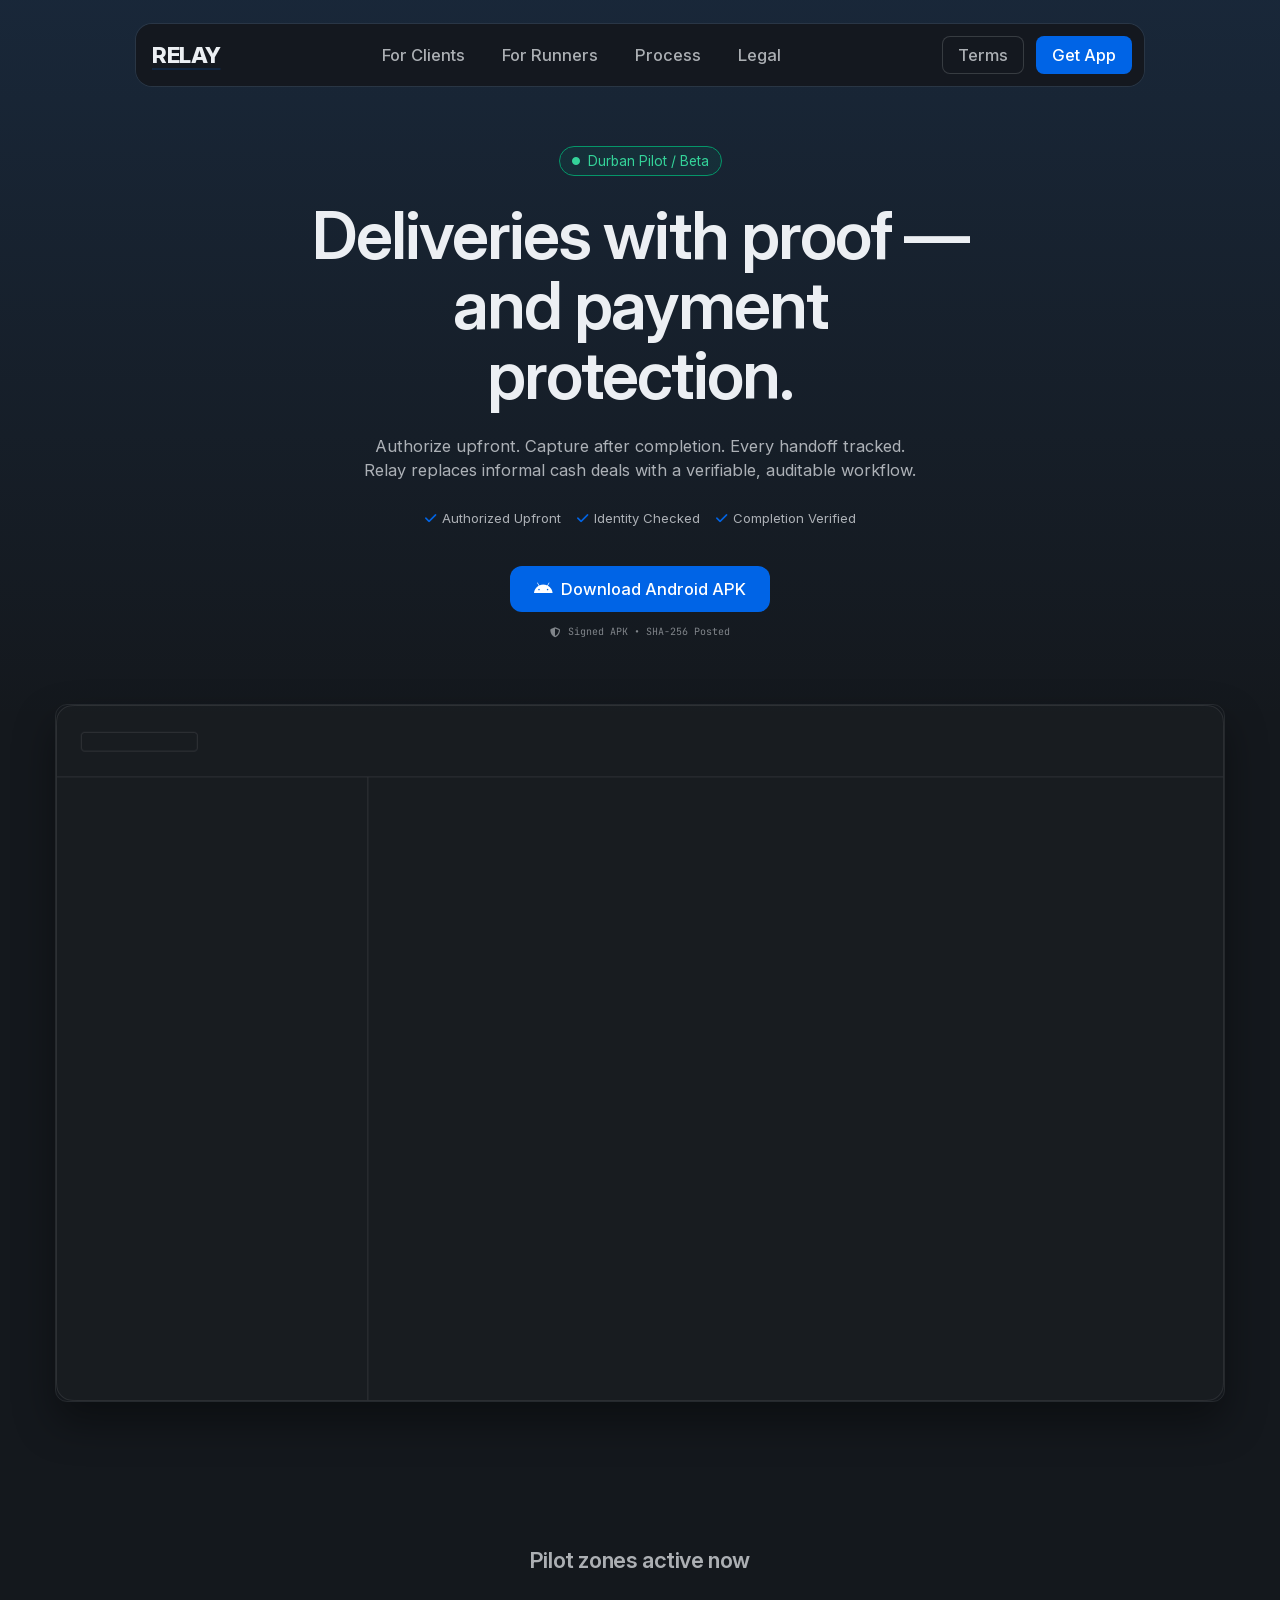
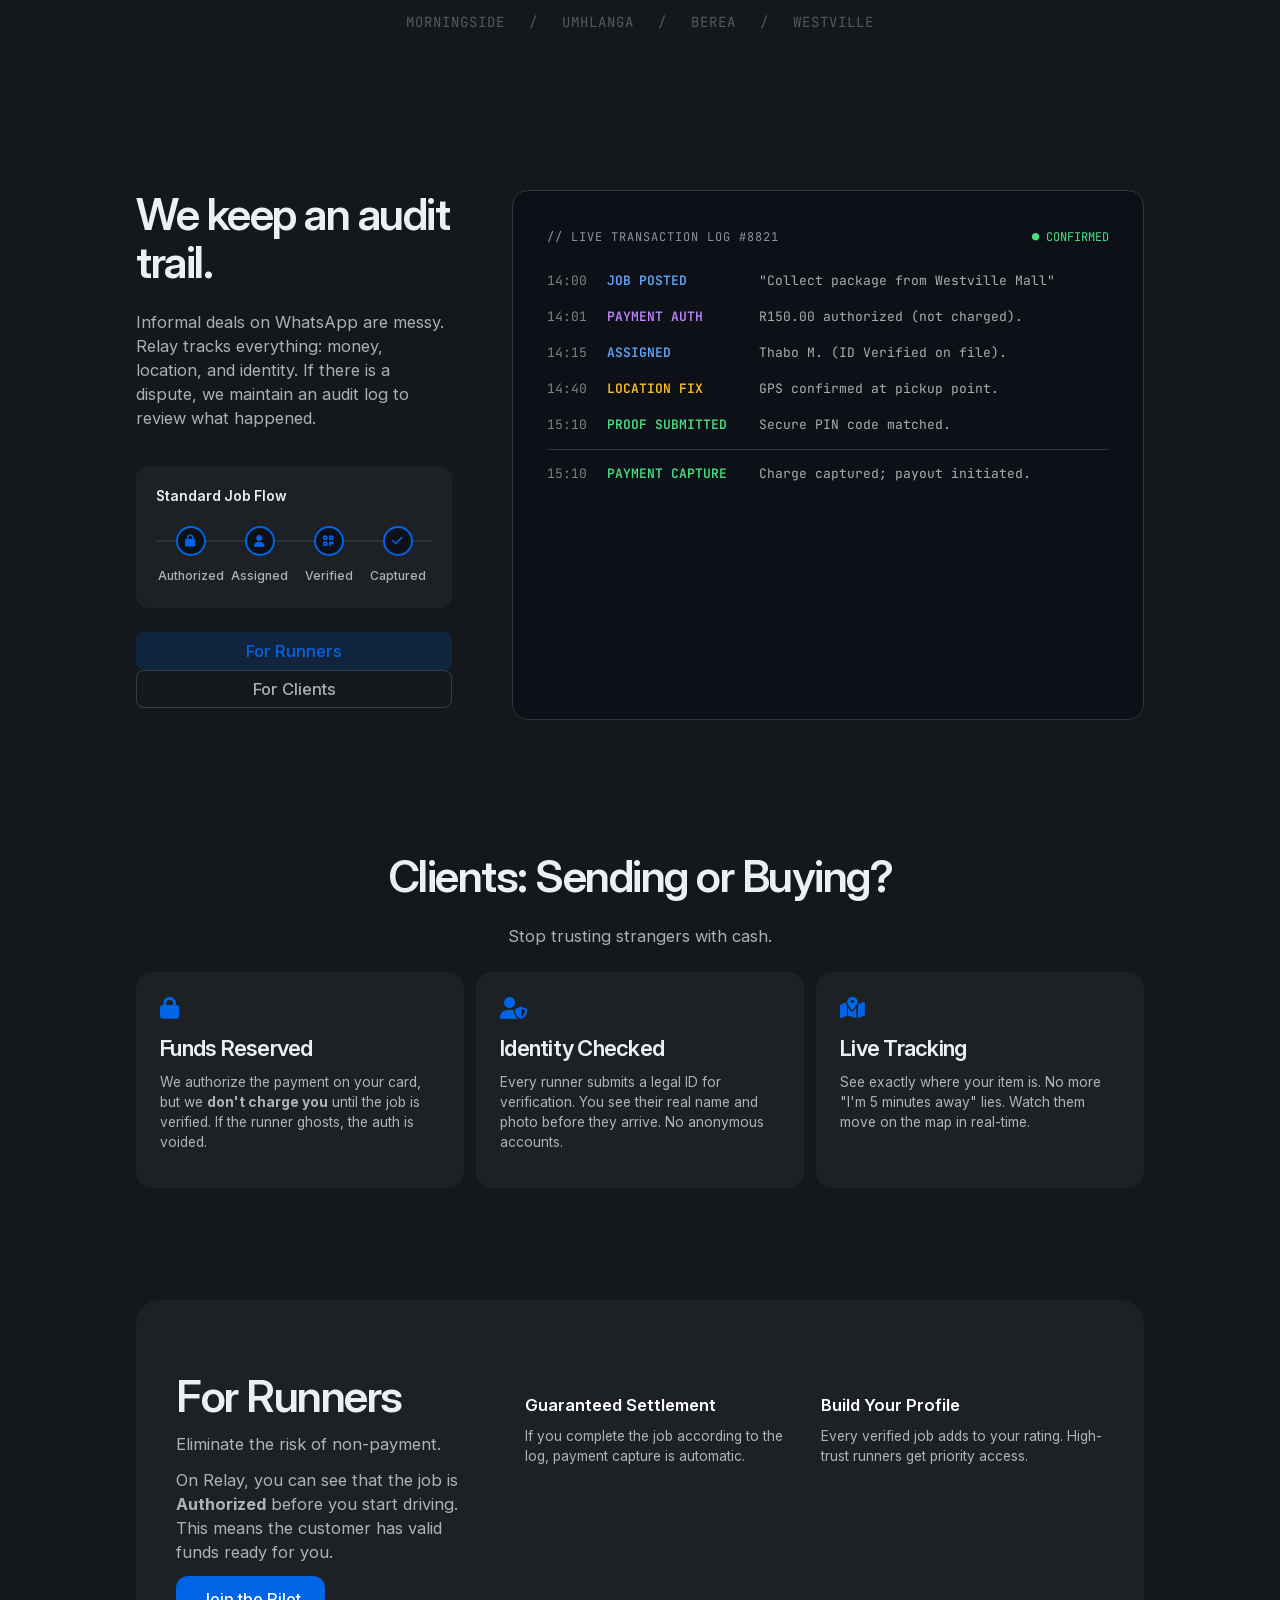
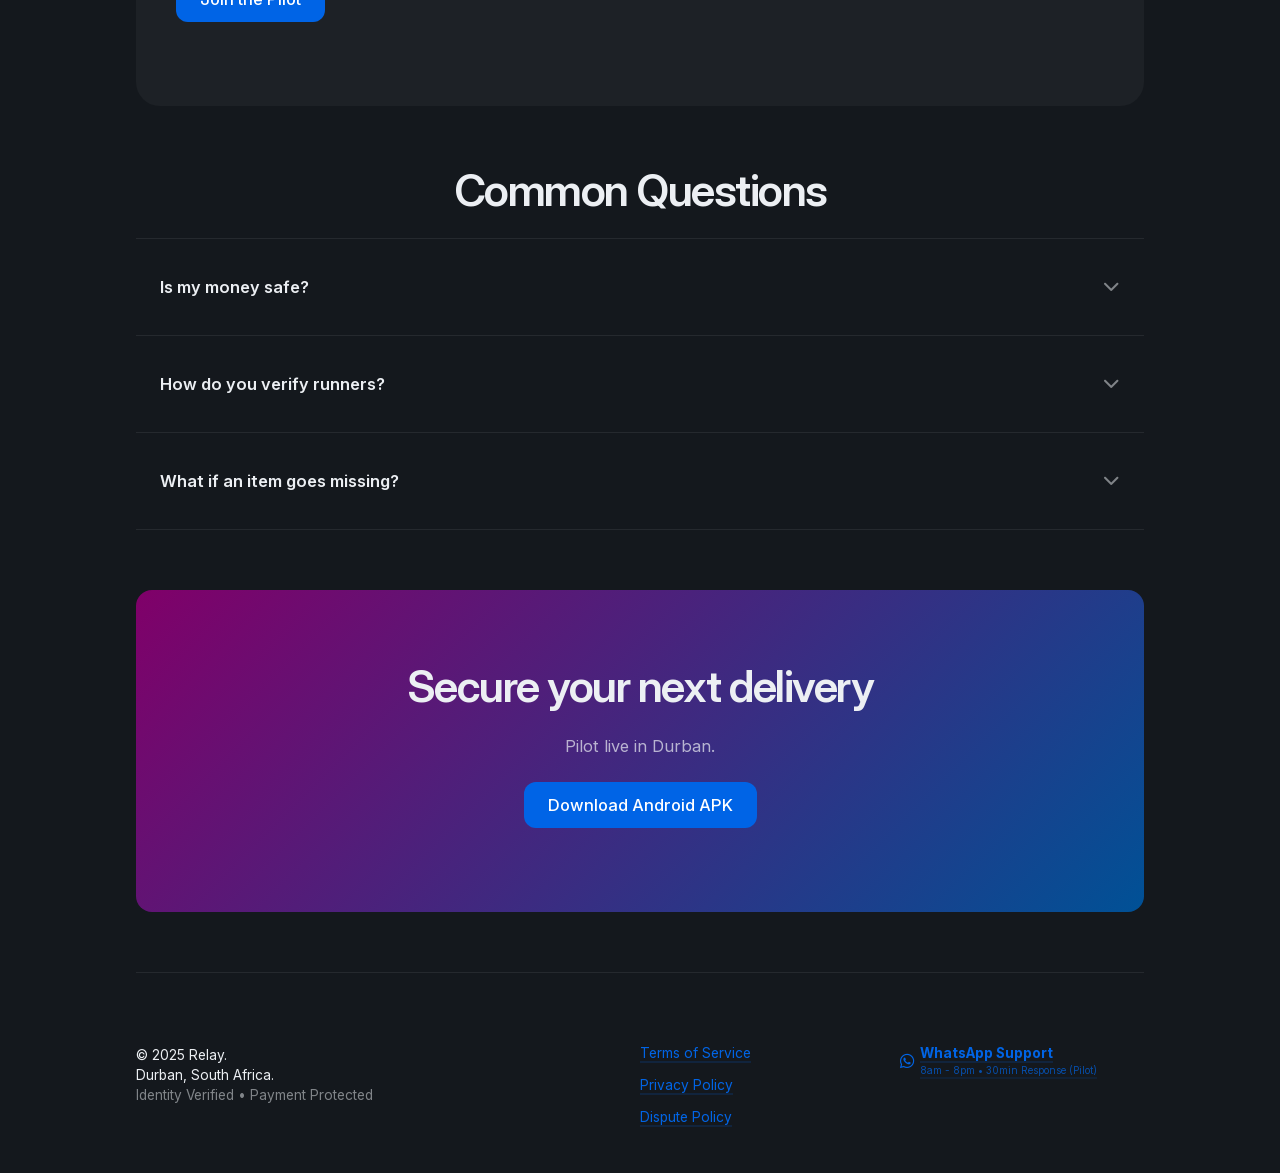
==== index.html @ c634c000 "Relay website" ====
<!DOCTYPE html>
<html lang="en" class="theme-dark">

<head>
  <meta charset="utf-8" />
  <title>Relay | Proof-Based Logistics in Durban</title>
  <meta content="Secure, verified deliveries in Durban. Payment is authorized upfront and captured only upon completion." name="description" />
  <meta content="width=device-width, initial-scale=1" name="viewport" />

  <meta property="og:type" content="website" />
  <meta property="og:site_name" content="Relay" />
  <meta property="og:title" content="Relay - Verifiable Logistics" />
  <meta property="og:description" content="Authorize upfront. Capture after completion. Every handoff tracked." />
  <meta property="og:url" content="https://relay.app" />
  
  <link rel="icon" href="images/favicon/favicon.ico" sizes="32x32" />
  
  <link href="vendor/font-awesome-6.7.2/css/all.min.css" rel="stylesheet" />
  <link href="css/index.css" rel="stylesheet" type="text/css" />
  <link href="css/tablet.css" rel="stylesheet" type="text/css" />
  <link href="css/mobile.css" rel="stylesheet" type="text/css" />
  <script src="js/main.js" type="text/javascript" defer></script>

  <style>
    /* Transaction Log Styles */
    .log-entry { display: flex; margin-bottom: 12px; font-family: var(--font-mono); font-size: 13px; }
    .log-time { color: var(--color-text-tertiary); width: 60px; flex-shrink: 0; }
    .log-status { font-weight: 600; margin-right: 12px; width: 140px; flex-shrink: 0; }
    .log-desc { color: var(--color-text-secondary); }
    .status-green { color: #4ade80; }
    .status-blue { color: #60a5fa; }
    .status-purple { color: #c084fc; }
    .status-yellow { color: #fbbf24; }
    
    /* Timeline UI Styles */
    .timeline-steps { display: flex; justify-content: space-between; margin-top: 20px; position: relative; }
    .timeline-steps::before { content: ''; position: absolute; top: 14px; left: 0; right: 0; height: 2px; background: var(--color-border-level-2); z-index: 0; }
    .step { position: relative; z-index: 1; text-align: center; width: 25%; }
    .step-dot { width: 30px; height: 30px; background: var(--color-surface); border: 2px solid var(--color-accent); border-radius: 50%; margin: 0 auto 8px; display: flex; align-items: center; justify-content: center; font-size: 12px; font-weight: bold; color: var(--color-accent); background-color: #0d1117; }
    .step-text { font-size: 12px; color: var(--color-text-secondary); font-weight: 500; }

    /* Mobile adjustments */
    @media (max-width: 768px) {
        .log-entry { flex-wrap: wrap; }
        .log-desc { width: 100%; padding-left: 60px; margin-top: 4px; }
        .step-text { font-size: 10px; }
    }
  </style>
</head>

<body>
  <div class="background-gradient"></div>
  <div class="page-container">
    
    <header class="nav-container">
      <a href="index.html" class="nav-brand">
        <span style="font-weight: 800; font-size: 22px; letter-spacing: -0.5px; color: var(--color-text-primary);">RELAY</span>
      </a>
      <nav role="navigation" class="nav-menu" data-navigation>
        <a href="#clients" class="nav-link">For Clients</a>
        <a href="#runners" class="nav-link">For Runners</a>
        <a href="#process" class="nav-link">Process</a>
        <a href="legal.html" class="nav-link">Legal</a>
        <div class="button-group stacked margin-top-l mobile-only">
          <a href="download.html" class="button primary">Get App</a>
        </div>
      </nav>
      <div class="button-group">
        <a href="legal.html" class="button tertiary compact hide-on-mobile">Terms</a>
        <a href="download.html" class="button primary compact">Get App</a>
        <button class="button ghost compact nav-hamburger" data-mobile-toggle aria-label="Show menu">
          <span class="fa-solid fa-bars icon m"></span>
        </button>
      </div>
    </header>

    <main>
      <section>
        <div class="heading hero centered">
          <div class="eyebrow" style="border-color: #059669; background: rgba(5, 150, 105, 0.1); color: #34d399;">
            <i class="fa-solid fa-circle" style="font-size: 8px; margin-right: 8px;"></i> Durban Pilot / Beta
          </div>
          
          <h1 class="balanced">
            Deliveries with proof —<br>and payment protection.
          </h1>
          
          <p class="paragraph m secondary balanced">
            Authorize upfront. Capture after completion. Every handoff tracked.<br>
            Relay replaces informal cash deals with a verifiable, auditable workflow.
          </p>

          <div style="display: flex; gap: 16px; justify-content: center; flex-wrap: wrap; margin-top: 12px; margin-bottom: 24px; font-size: 13px; color: var(--color-text-secondary);">
             <span style="display: flex; align-items: center; gap: 6px;"><i class="fa-solid fa-check" style="color: var(--color-accent);"></i> Authorized Upfront</span>
             <span style="display: flex; align-items: center; gap: 6px;"><i class="fa-solid fa-check" style="color: var(--color-accent);"></i> Identity Checked</span>
             <span style="display: flex; align-items: center; gap: 6px;"><i class="fa-solid fa-check" style="color: var(--color-accent);"></i> Completion Verified</span>
          </div>
          
          <div class="button-group margin-paragraph centered" style="flex-direction: column; gap: 8px;">
            <a href="download.html" class="button primary">
              <i class="fa-brands fa-android"></i> Download Android APK
            </a>
            <div style="font-family: var(--font-mono); font-size: 10px; color: var(--color-text-tertiary); display: flex; gap: 8px; align-items: center;">
                <i class="fa-solid fa-shield-halved"></i> Signed APK • SHA-256 Posted
            </div>
          </div>
        </div>
        
        <div class="image-wide">
          <img src="images/placeholder-main-ui.png" width="100%" 
               style="border-radius: 12px; border: 1px solid var(--color-border-level-2); box-shadow: 0 20px 40px rgba(0,0,0,0.4);"
               alt="Relay App Interface showing a secured job" />
        </div>
      </section>

      <section>
        <p class="paragraph l bold text-centered" style="color: var(--color-text-secondary);">
          Pilot zones active now
        </p>
        <div class="clients-container" style="opacity: 0.6;">
           <div style="display: flex; gap: 24px; flex-wrap: wrap; justify-content: center; font-family: var(--font-mono); font-size: 14px; letter-spacing: 1px; color: var(--color-text-tertiary);">
              <span>MORNINGSIDE</span>
              <span>/</span>
              <span>UMHLANGA</span>
              <span>/</span>
              <span>BEREA</span>
              <span>/</span>
              <span>WESTVILLE</span>
           </div>
        </div>
      </section>

      <section id="process">
        <div class="grid columns-1/2-1 gap-xl">
          <div class="heading">
            <h2 class="no-top-margin">We keep an audit trail.</h2>
            <p class="paragraph m secondary">
              Informal deals on WhatsApp are messy. Relay tracks everything: money, location, and identity. If there is a dispute, we maintain an audit log to review what happened.
            </p>
            
            <div style="background: var(--color-surface); padding: 20px; border-radius: 12px; margin-top: 24px;">
                <p class="paragraph s bold" style="margin-top:0; margin-bottom: 20px;">Standard Job Flow</p>
                <div class="timeline-steps">
                    <div class="step">
                        <div class="step-dot"><i class="fa-solid fa-lock"></i></div>
                        <div class="step-text">Authorized</div>
                    </div>
                    <div class="step">
                        <div class="step-dot"><i class="fa-solid fa-user"></i></div>
                        <div class="step-text">Assigned</div>
                    </div>
                    <div class="step">
                        <div class="step-dot"><i class="fa-solid fa-qrcode"></i></div>
                        <div class="step-text">Verified</div>
                    </div>
                    <div class="step">
                        <div class="step-dot"><i class="fa-solid fa-check"></i></div>
                        <div class="step-text">Captured</div>
                    </div>
                </div>
            </div>

            <div style="margin-top: 24px;">
                <a href="#runners" class="button secondary compact">For Runners</a>
                <a href="#clients" class="button tertiary compact">For Clients</a>
            </div>
          </div>

          <div class="card-code-block dark" style="background: #0d1117; border: 1px solid #30363d;">
            <div style="padding: 10px;">
              <div style="display:flex; justify-content:space-between; margin-bottom: 20px;">
                 <div style="color: #8b949e; font-family: var(--font-mono); font-size: 12px; letter-spacing: 1px;">
                    // LIVE TRANSACTION LOG #8821
                 </div>
                 <div style="color: #4ade80; font-family: var(--font-mono); font-size: 12px;">
                    ● CONFIRMED
                 </div>
              </div>
              
              <div class="log-entry">
                <span class="log-time">14:00</span>
                <span class="log-status status-blue">JOB POSTED</span>
                <span class="log-desc">"Collect package from Westville Mall"</span>
              </div>

              <div class="log-entry">
                <span class="log-time">14:01</span>
                <span class="log-status status-purple">PAYMENT AUTH</span>
                <span class="log-desc">R150.00 authorized (not charged).</span>
              </div>

              <div class="log-entry">
                <span class="log-time">14:15</span>
                <span class="log-status status-blue">ASSIGNED</span>
                <span class="log-desc">Thabo M. (ID Verified on file).</span>
              </div>
              
              <div class="log-entry">
                <span class="log-time">14:40</span>
                <span class="log-status status-yellow">LOCATION FIX</span>
                <span class="log-desc">GPS confirmed at pickup point.</span>
              </div>

              <div class="log-entry">
                <span class="log-time">15:10</span>
                <span class="log-status status-green">PROOF SUBMITTED</span>
                <span class="log-desc">Secure PIN code matched.</span>
              </div>
              
              <div style="border-top: 1px solid #30363d; margin-top: 12px; padding-top: 12px;" class="log-entry">
                <span class="log-time">15:10</span>
                <span class="log-status status-green">PAYMENT CAPTURE</span>
                <span class="log-desc">Charge captured; payout initiated.</span>
              </div>
            </div>
          </div>
        </div>
      </section>

      <section id="clients">
        <div class="heading centered">
          <h2 class="no-top-margin">Clients: Sending or Buying?</h2>
          <p class="paragraph m secondary">Stop trusting strangers with cash.</p>
        </div>
        
        <div class="grid columns-3">
          <div class="feature-card">
            <div class="feature-heading">
              <div class="fa-solid fa-lock icon l color-accent" style="margin-bottom: 16px;"></div>
              <h3 class="no-top-margin">Funds Reserved</h3>
              <p class="paragraph s secondary">
                We authorize the payment on your card, but we <strong>don't charge you</strong> until the job is verified. If the runner ghosts, the auth is voided.
              </p>
            </div>
          </div>
          
          <div class="feature-card">
            <div class="feature-heading">
              <div class="fa-solid fa-user-shield icon l color-accent" style="margin-bottom: 16px;"></div>
              <h3 class="no-top-margin">Identity Checked</h3>
              <p class="paragraph s secondary">
                Every runner submits a legal ID for verification. You see their real name and photo before they arrive. No anonymous accounts.
              </p>
            </div>
          </div>
          
          <div class="feature-card">
            <div class="feature-heading">
               <div class="fa-solid fa-map-location-dot icon l color-accent" style="margin-bottom: 16px;"></div>
              <h3 class="no-top-margin">Live Tracking</h3>
              <p class="paragraph s secondary">
                See exactly where your item is. No more "I'm 5 minutes away" lies. Watch them move on the map in real-time.
              </p>
            </div>
          </div>
        </div>
      </section>

      <section id="runners" style="background-color: var(--color-surface); border-radius: 24px; padding: 60px 40px; margin-top: 40px;">
        <div class="grid columns-1/2-1 gap-xl">
           <div>
             <h2 class="no-top-margin">For Runners</h2>
             <p class="paragraph m secondary">
               Eliminate the risk of non-payment.
             </p>
             <p class="paragraph m secondary">
               On Relay, you can see that the job is <strong>Authorized</strong> before you start driving. This means the customer has valid funds ready for you.
             </p>
             <div class="button-group margin-paragraph">
                <a href="download.html" class="button primary">Join the Pilot</a>
             </div>
           </div>
           
           <div class="grid columns-2">
             <div>
                <h4 style="margin-bottom: 8px; color: #fff;">Guaranteed Settlement</h4>
                <p class="paragraph s secondary">If you complete the job according to the log, payment capture is automatic.</p>
             </div>
             <div>
                <h4 style="margin-bottom: 8px; color: #fff;">Build Your Profile</h4>
                <p class="paragraph s secondary">Every verified job adds to your rating. High-trust runners get priority access.</p>
             </div>
           </div>
        </div>
      </section>

      <section>
        <div class="heading centered">
          <h2 class="no-top-margin">Common Questions</h2>
        </div>
        <div class="accordion-container">
          <details class="accordion-item">
            <summary class="accordion-toggle">
              <p class="paragraph m bold">Is my money safe?</p>
              <span class="accordion-chevron fa-solid fa-chevron-down"></span>
            </summary>
            <div class="accordion-content">
              <p>Yes. Relay uses Stripe's authorization system. When you post a job, the bank places a temporary hold on the funds. Relay initiates the transfer to the runner only after the job is marked complete.</p>
            </div>
          </details>

          <details class="accordion-item">
            <summary class="accordion-toggle">
              <p class="paragraph m bold">How do you verify runners?</p>
              <span class="accordion-chevron fa-solid fa-chevron-down"></span>
            </summary>
            <div class="accordion-content">
              <p>Runners must submit government-issued identification. We perform a check to ensure they are a real person with a legal presence in South Africa.</p>
            </div>
          </details>

          <details class="accordion-item">
            <summary class="accordion-toggle">
              <p class="paragraph m bold">What if an item goes missing?</p>
              <span class="accordion-chevron fa-solid fa-chevron-down"></span>
            </summary>
            <div class="accordion-content">
              <p>We verify identity and keep job telemetry (where permitted). If required by law, we can provide records to authorities. Because payment is authorized upfront and captured only after completion, you are not charged for failed deliveries.</p>
            </div>
          </details>
        </div>
      </section>

      <section class="promo-cta">
        <div class="heading centered">
          <h2>Secure your next delivery</h2>
          <p class="paragraph m secondary">Pilot live in Durban.</p>
          <div class="button-group margin-paragraph centered">
            <a href="download.html" class="button primary">Download Android APK</a>
          </div>
        </div>
      </section>
    </main>

    <footer class="footer">
      <div class="footer-menu">
        <div>
          <p class="paragraph s">
            © 2025 Relay.<br />
            Durban, South Africa.<br>
            <span style="color: var(--color-text-tertiary);">Identity Verified • Payment Protected</span>
          </p>
        </div>
        <div>
          <div class="link-list">
            <a href="legal.html" class="ui s">Terms of Service</a>
            <a href="legal.html" class="ui s">Privacy Policy</a>
            <a href="legal.html" class="ui s">Dispute Policy</a>
          </div>
        </div>
        <div>
          <div class="link-list">
            <a href="#" class="icon-link ui s">
              <div class="fa-brands fa-whatsapp icon m color-accent"></div>
              <div class="pseudo-link">
                <strong>WhatsApp Support</strong><br>
                <span style="font-size: 10px; opacity: 0.7;">8am - 8pm • 30min Response (Pilot)</span>
              </div>
            </a>
          </div>
        </div>
      </div>
    </footer>
  </div>
</body>
</html>
---- css/index.css ----
@font-face {
  font-family: Inter Variable;
  src: url("../fonts/InterVariable.woff2") format("woff2");
  font-weight: 100 900;
  font-style: normal;
  font-display: swap;
}

@font-face {
  font-family: Inter Variable;
  src: url("../fonts/InterVariable-Italic.woff2") format("woff2");
  font-weight: 100 900;
  font-style: italic;
  font-display: swap;
}

@font-face {
  font-family: JetBrains Mono;
  src: url("../fonts/JetBrainsMono-VariableFont_wght.ttf") format("woff2");
  font-weight: 100 900;
  font-style: normal;
  font-display: swap;
}

:root {
  /** There features 
  These are values that determine the overall look of the theme.
  - Saturation controls how much of accent color will be mixed into text, background, and surface colors.
  - Contrast controls how contrast the text colors will be.
  */
  --theme-hue: 255;
  --theme-saturation: 0.2; /* 0...1 where 0 means grayscale colors; 1 means fully saturated colors */
  --theme-contrast: 0.8; /* 0...1 where 0 means low contrast; 1 means high contrast, black-n-white in fact */

  /* Fonts */
  --font-text: "Inter Variable", Arial, sans-serif;
  --font-mono: "JetBrains Mono", "Courier New", Courier, monospace;

  /* Font sizes */
  --font-size-s: 13.75px;
  --font-size-m: 16.5px;
  --font-size-l: 22px;
  --font-size-xl: 44px;
  --font-size-xxl: 66px;

  /* Paragraph */
  --line-height-paragraph-s: 20px;
  --line-height-paragraph-m: 24px;
  --line-height-paragraph-l: 28px;
  --letter-spacing-paragraph-l: -0.4px;
  --line-height-paragraph-xl: 52px;
  --letter-spacing-paragraph-xl: -1px;
  --line-height-ui-s: 16px;
  --line-height-ui-m: 22px;

  /* Headers */
  --line-height-h1: 70px;
  --letter-spacing-h1: -2px;
  --line-height-h2: 48px;
  --letter-spacing-h2: -1.5px;
  --line-height-h3: 24px;
  --letter-spacing-h3: -0.75px;
  --line-height-h4: 18px;

  /* Spacing */
  --space-default: 12px;
  --space-button-s-vertical: 8px;
  --space-button-s-horizontal: 16px;
  --space-button-m-vertical: 12px;
  --space-button-m-horizontal: 24px;
  --space-section: 60px;
  --space-card-m: 24px;

  --header-font-weight: 600;
  --ui-button-font-weight: 500;

  /* Border radii */
  --radius-xs: 4px;
  --radius-s: 8px;
  --radius-m: 12px;
  --radius-l: 16px;

  /* Colors */
  --color-background: white;
  --color-surface: #99a3ae14;
  --color-text-primary: #363e48;
  --color-text-secondary: #757a7f;
  --color-text-tertiary: #a7acb2;
  --color-accent: #0081ff;
  --color-accent-hover: #0088f0d9;
  --color-accent-b: #0081ff29;
  --color-accent-b-hover: #0088f033;
  --color-on-accent: white;
  --color-border-level-2: #99a3ae29;
  --color-border-level-3: #99a3ae52;
  --color-background-blur: #ffffffe6;
  --color-gradient-bg-start: #0081ff14;
  --color-gradient-bg-end: #0081ff00;
  --color-gradient-promo-start: #800069;
  --color-gradient-promo-end: #005196;
}

.theme-light {
  /** Base color
  By default it's blue ≈ #0289ff
  Usually it's your brand color. Simply provide your value and the whole theme will be recalculated automatically.
  Default value is in OKLCH because it produces richer P3 colors, however you can use any color format. 
  */
  /* --color-accent: #00bc81; */
  --color-accent: oklch(0.64 0.21 var(--theme-hue));

  /* Relative colors 
  These colors are calculated based on the accent color and saturation/contrast values.
  Feel free to provide exact values if you want to override them.
  */
  --color-background-l: calc(0.7 + 0.3 * var(--theme-contrast));
  --color-background: oklch(
    from var(--color-accent) var(--color-background-l)
      calc((1 - var(--color-background-l)) * 0.6 * var(--theme-saturation)) h
  );
  --color-background-blur: oklch(from var(--color-background) l c h / 0.8);

  --color-text-primary-l: calc(0.4 - 0.4 * pow(var(--theme-contrast), 10));
  --color-text-primary: oklch(
    from var(--color-accent) var(--color-text-primary-l)
      calc(var(--color-text-primary-l) * 0.3 * var(--theme-saturation)) h
  );

  --color-text-secondary: oklch(from var(--color-text-primary) l c h / 0.7);
  --color-text-tertiary: oklch(from var(--color-text-primary) l c h / 0.42);
  --color-accent-hover: oklch(from var(--color-accent) calc(l - 0.05) c h);
  --color-accent-b: oklch(from var(--color-accent) l c h / 0.16);
  --color-accent-b-hover: oklch(from var(--color-accent-b) calc(l - 0.1) c h);

  --color-surface: oklch(from var(--color-text-primary) l c h / 0.04);
  --color-on-accent: white;
  --color-border-level-2: oklch(from var(--color-text-primary) l c h / 0.08);
  --color-border-level-3: oklch(from var(--color-text-primary) l c h / 0.16);

  --color-gradient-bg-start: oklch(
    from var(--color-accent) l calc(0.3 * pow(var(--theme-saturation), 0.5)) h /
      calc(0.5 - 0.5 * pow(var(--theme-contrast), 2))
  );
  --color-gradient-bg-end: oklch(from var(--color-gradient-bg-start) l c h / 0);

  --color-gradient-promo-start: #ffd2f7;
  --color-gradient-promo-end: #b9dfff;
}

.theme-dark {
  color-scheme: dark;

  /** Base color
  By default it's blue ≈ #0289ff
  Usually it's your brand color. Simply provide your value and the whole theme will be recalculated automatically.
  Default value is in OKLCH because it produces richer P3 colors, however you can use any color format. 
   */
  /* --colors-accent: #00bc81; */
  --color-accent: oklch(0.53 0.22 var(--theme-hue));

  /* Relative colors 
  These colors are calculated based on the accent color and saturation/contrast values.
  Feel free to provide exact values if you want to override them.
  */
  --color-background-l: calc(0.35 - 0.35 * pow(var(--theme-contrast), 4));
  --color-background: oklch(
    from var(--color-accent) var(--color-background-l)
      calc(var(--color-background-l) * 0.3 * var(--theme-saturation)) h
  );
  --color-background-blur: oklch(from var(--color-background) l c h / 0.9);

  --color-text-primary-l: calc(0.7 + 0.3 * pow(var(--theme-contrast), 0.8));
  --color-text-primary: oklch(
    from var(--color-accent) var(--color-text-primary-l)
      calc((1 - var(--color-text-primary-l)) * 0.6 * var(--theme-saturation)) h
  );

  --color-text-secondary: oklch(from var(--color-text-primary) l c h / 0.7);
  --color-text-tertiary: oklch(from var(--color-text-primary) l c h / 0.5);
  --color-accent-hover: oklch(from var(--color-accent) calc(l + 0.05) c h);
  --color-accent-b: oklch(from var(--color-accent) l c h / 0.16);
  --color-accent-b-hover: oklch(
    from var(--color-accent-border) calc(l + 0.1) c h
  );

  --color-surface: oklch(from var(--color-text-primary) l c h / 0.04);
  --color-on-accent: white;
  --color-border-level-2: oklch(from var(--color-text-primary) l c h / 0.08);
  --color-border-level-3: oklch(from var(--color-text-primary) l c h / 0.16);

  --color-gradient-bg-start: oklch(
    from var(--color-accent) l calc(0.3 * pow(var(--theme-saturation), 0.5)) h /
      calc(0.5 - 0.5 * pow(var(--theme-contrast), 2))
  );
  --color-gradient-bg-end: oklch(from var(--color-gradient-bg-start) l c h / 0);

  --color-gradient-promo-start: #800069;
  --color-gradient-promo-end: #005196;
}

.page-container {
  max-width: 1008px;
  min-height: 100vh;
  margin: 0 auto;
  display: flex;
  flex-direction: column;
}

* {
  box-sizing: border-box;
}

html,
body {
  margin: 0;
}

body {
  background-color: var(--color-background);
  font-family: var(--font-text);
  color: var(--color-text-primary);
  font-size: var(--font-size-m);
  line-height: var(--line-height-paragraph-m);
}

/* Headers */

h1,
h2,
h3,
h4 {
  font-weight: var(--header-font-weight);
  margin: var(--space-default) 0;
}

h1 {
  font-size: var(--font-size-xxl);
  line-height: var(--line-height-h1);
  letter-spacing: var(--letter-spacing-h1);
}

h2 {
  font-size: var(--font-size-xl);
  line-height: var(--line-height-h2);
  letter-spacing: var(--letter-spacing-h2);
}

h3 {
  font-size: var(--font-size-l);
  line-height: var(--line-height-h3);
  letter-spacing: var(--letter-spacing-h3);
}

h4 {
  font-size: var(--font-size-m);
  line-height: var(--line-height-h4);
  letter-spacing: var(--letter-spacing-h4);
}

p {
  margin: var(--space-default) 0;
}

a {
  color: var(--color-accent);
  text-underline-offset: 0px;
  text-decoration: underline;
  text-decoration-color: var(--color-accent-b);
  text-decoration-skip-ink: none;
  text-underline-position: under;
  text-decoration-thickness: 2px;

  &.tertiary {
    color: var(--color-text-tertiary);
    text-decoration: none;

    &:hover {
      color: var(--color-text-secondary);
    }
  }
}

a:hover {
  color: var(--color-accent-hover);
}

ul,
ol {
  margin: 16px 0;
  padding-left: 40px;
}

li {
  margin: 8px 0;
}

img {
  vertical-align: middle;
  max-width: 100%;
  display: inline-block;
}

section {
  padding: var(--space-section) 0;
}

.eyebrow {
  display: inline-flex;
  margin-bottom: var(--space-default);
  border: 1px solid var(--color-border-level-3);
  border-radius: var(--radius-l);
  background-color: var(--color-surface);
  color: var(--color-text-secondary);
  font-size: var(--font-size-s);
  text-align: center;
  object-fit: fill;
  flex-flow: row;
  justify-content: center;
  align-items: center;
  margin-right: auto;
  margin-left: auto;
  padding: 2px 12px;
  text-decoration: none;

  &:hover {
    color: var(--color-text-primary);
  }
}

.heading {
  margin-bottom: var(--space-default);
  flex-direction: column;
  max-width: 672px;
  display: flex;

  &.hero {
    padding-bottom: 36px;
  }

  &.centered {
    text-align: center;
    margin-right: auto;
    margin-left: auto;
  }
}

.no-top-margin {
  margin-top: 0;
}

.balanced {
  text-wrap: balance;
}

.content {
  padding: var(--space-section) 0;
  max-width: 720px;
}

/* Text */

/* Style used for content */

.paragraph {
  &.s {
    font-size: var(--font-size-s);
    line-height: var(--line-height-paragraph-s);
  }

  &.m {
    font-size: var(--font-size-m);
    line-height: var(--line-height-paragraph-m);
  }

  &.l {
    font-size: var(--font-size-l);
    line-height: var(--line-height-paragraph-l);
    letter-spacing: var(--letter-spacing-paragraph-l);
  }

  &.xl {
    font-size: var(--font-size-xl);
    line-height: var(--line-height-paragraph-xl);
    letter-spacing: var(--letter-spacing-paragraph-xl);
  }

  &.bold {
    font-weight: 600;
  }
}

/* Styles for UI elements */

.ui {
  &.s {
    font-size: var(--font-size-s);
    line-height: var(--line-height-ui-s) !important;
  }

  &.m {
    font-size: var(--font-size-m);
    line-height: var(--line-height-ui-m) !important;
  }

  &.pseudo-link,
  .pseudo-link {
    text-decoration: underline;
    text-decoration-color: var(--color-accent-b);
    text-decoration-thickness: 2px;
  }
}

/* Buttons */

.button {
  display: flex;
  gap: 8px;
  cursor: pointer;
  border: none;
  text-decoration: none;
  background: transparent;
  padding: var(--space-button-m-vertical) var(--space-button-m-horizontal);
  font-size: var(--font-size-m);
  line-height: var(--line-height-ui-m);
  font-weight: var(--ui-button-font-weight);
  text-align: center;
  border-radius: var(--radius-m);
  justify-content: center;
  align-items: center;

  &.primary {
    background-color: var(--color-accent);
    color: var(--color-on-accent);

    &:hover {
      background-color: var(--color-accent-hover);
      color: var(--color-on-accent);
    }
  }

  &.secondary {
    background-color: var(--color-accent-b);
    color: var(--color-accent);

    &:hover {
      background-color: var(--color-accent-b-hover);
    }
  }

  &.tertiary {
    box-shadow: inset 0 0 0 1px var(--color-border-level-3);
    color: var(--color-text-secondary);

    &:hover {
      background-color: var(--color-surface);
      color: var(--color-text-primary);
    }
  }

  &.ghost {
    background: transparent;
    padding: var(--space-button-m-vertical) var(--space-button-m-horizontal);
    color: var(--color-text-primary);

    &:hover {
      background-color: var(--color-border-level-2);
      color: var(--color-on-accent);
    }

    &.active {
      background-color: var(--color-border-level-3);
    }

    &.compact {
      padding: var(--space-button-s-vertical) 12px;
    }
  }

  &.compact {
    padding: var(--space-button-s-vertical) var(--space-button-s-horizontal);
    border-radius: var(--radius-s);
  }
}

/* Button groups */

.button-group {
  display: flex;
  gap: 12px;
  flex-wrap: wrap;
  align-items: center;

  &.margin-paragraph {
    margin: var(--space-default) 0;
  }

  &.centered {
    justify-content: center;
    align-items: center;
  }

  &.stacked {
    flex-direction: column;
    align-items: justify;

    & .button {
      width: 100%;
    }
  }
}

/* Links */

.icon-link {
  gap: 6px;
  color: var(--color-accent);
  align-items: center;
  text-decoration: none;
  display: flex;

  &:hover {
    color: var(--color-accent-hover);
  }
}

.link-list {
  display: flex;
  flex-direction: column;
  align-items: flex-start;
  gap: 16px;
  padding-top: 12px;
}

.link-list-horizontal {
  display: flex;
  gap: var(--space-button-m-horizontal);
}

/* Icons */

.icon {
  display: flex !important;
  align-items: center;
  line-height: inherit !important;
  color: var(--color-text-tertiary);

  &.s {
    font-size: var(--font-size-s);
  }

  &.m {
    font-size: var(--font-size-m);
  }

  &.l {
    font-size: var(--font-size-l);
  }

  &.xl {
    font-size: var(--font-size-xl);
    line-height: var(--line-height-paragraph-xl) !important;
  }
}

/* Navigation */

.nav-container {
  position: sticky;
  margin-top: 24px;
  inset: 24px 0% auto;
  display: flex;
  justify-content: space-between;
  background-color: var(--color-background-blur);
  box-shadow: 0 0 0 1px var(--color-border-level-2);
  -webkit-backdrop-filter: blur(40px);
  backdrop-filter: blur(40px);
  border-radius: var(--radius-l);
  max-width: 1008px;
  padding: 12px 12px 12px 16px;
  z-index: 1000;
}

.nav-brand {
  display: flex;
  align-items: center;
  justify-content: center;
}

.nav-link {
  color: var(--color-text-secondary);
  font-size: var(--font-size-m);
  line-height: var(--line-height-ui-m);
  font-weight: var(--ui-button-font-weight);
  border-radius: var(--radius-s);
  padding: 8px 16px;
  display: inline-block;
  text-decoration: none;

  &:hover {
    color: var(--color-text-primary);
  }

  &:active {
    color: var(--color-text-tertiary);
  }
}

.background-gradient {
  position: absolute;
  background-image: linear-gradient(
    180deg,
    var(--color-gradient-bg-start),
    var(--color-gradient-bg-end)
  );
  width: 100%;
  height: 80vh;
  z-index: -10;
}

.promo-cta {
  background-image: linear-gradient(
    135deg,
    var(--color-gradient-promo-start),
    var(--color-gradient-promo-end)
  );
  border-radius: 16px;
  margin-bottom: var(--space-section);
}

.image-wide {
  margin: var(--space-default) 0;
  width: 116%;
  max-width: none;
  margin-left: -8%;
}

.mobile-only,
.nav-hamburger {
  display: none;
}

.clients-container {
  display: flex;
  gap: 36px;
  flex-wrap: wrap;
  place-content: stretch center;
  align-items: center;
  padding: 24px 0;
}

.text-centered {
  text-align: center;
}

.feature-card {
  padding: var(--space-card-m);
  background-color: var(--color-surface);
  border-radius: var(--radius-l);
  display: flex;
  gap: 16px;
  flex-direction: column;
  align-items: flex-start;
}

.feature-heading {
  max-width: 672px;
}

/* Grid */

.grid {
  display: grid;
  margin: var(--space-default) 0;
  gap: 12px;
  grid-template-rows: auto;
  grid-auto-columns: 1fr;

  &.gap-l {
    gap: 24px;
  }

  &.gap-xl {
    gap: 60px;
  }
}

.columns-2 {
  grid-template-columns: repeat(2, minmax(0, 1fr));
}

.columns-3 {
  grid-template-columns: repeat(3, minmax(0, 1fr));
}

.columns-1\/2-1 {
  grid-template-columns: minmax(0, 0.5fr) minmax(0, 1fr);
}

.card-with-icon {
  display: flex;
  flex-direction: column;
  align-items: flex-start;
}

.cards-with-icons-container {
  margin-top: var(--space-default) 0;
  gap: 36px;
  grid-template-rows: auto;
  grid-template-columns: 1fr 1fr 1fr;
  grid-auto-columns: 1fr;
  padding: 24px 0;
  display: grid;
}

.card-code-block {
  padding: var(--space-card-m);
  border: 1px solid var(--color-border-level-2);
  border-radius: var(--radius-l);
  overflow: auto;

  &.dark {
    background-color: #2b2b2b;
  }
}

/* Accordion */

.accordion-container {
  border-top: 1px solid var(--color-border-level-2);
  flex-flow: column;
  display: flex;
}

.accordion-item {
  border-bottom: 1px solid var(--color-border-level-2);
  width: 100%;
  overflow: hidden;
}

.accordion-toggle {
  padding: var(--space-card-m);
  align-items: center;
  display: flex;
  cursor: pointer;
}

.accordion-toggle:hover {
  color: var(--color-text-secondary);
}

.accordion-chevron {
  margin-left: auto;
  color: var(--color-text-tertiary);
}

[open] .accordion-chevron {
  transform: rotate(180deg);
}

.accordion-content {
  padding-right: 48px;
  padding-bottom: var(--space-button-m-vertical);
  padding-left: var(--space-card-m);
  background-color: #0000;
  display: block;
}

/* Footer */

.footer {
  border-top: 1px solid var(--color-border-level-2);
  margin-top: auto;
  padding-top: 60px;
  padding-bottom: 24px;
}

.footer-menu {
  gap: 16px;
  grid-template-rows: auto;
  grid-template-columns: 2fr 1fr 1fr;
  grid-auto-columns: 1fr;
  margin-bottom: 24px;
  display: grid;
}

.full-width {
  width: 100%;
}

.margin-top-l {
  margin-top: 24px;
}

.margin-top-xl {
  margin-top: 48px;
}

.secondary {
  color: var(--color-text-secondary);
}

.tertiary {
  color: var(--color-text-tertiary);
}

.color-accent {
  color: var(--color-accent);
}

.inline-code {
  font-family: var(--font-mono);
  font-size: var(--font-size-s);
  line-height: inherit;
  background-color: var(--color-surface);
  padding: 2px 4px;
  border-radius: var(--radius-xs);
  color: var(--color-text-secondary);
}
---- css/tablet.css ----
@media screen and (max-width: 1199px) {
  .image-wide {
    width: 100%;
    margin-left: 0;
  }
}

@media screen and (max-width: 1056px) {
  .page-container {
    max-width: 728px;
    padding: 0 24px;
  }

  .heading.hero {
    max-width: 100%;
  }

  .button-group {
    flex-shrink: 0;
  }

  .content {
    margin: 0 16px;
  }

  .nav-link {
    padding: 16px;
    display: inline-flex;
  }

  .nav-menu {
    position: absolute;
    top: calc(100% + 6px);
    text-align: center;
    left: 0;
    right: 0;
    background-color: var(--color-background);
    box-shadow: 0 0 0 1px var(--color-border-level-2);
    border-radius: var(--radius-l);
    margin-top: 4px;
    padding: 12px 24px;
    display: none;

    &.open {
      display: block;
    }
  }

  .grid {
    &.gap-l {
      gap: 16px;
    }

    &.gap-xl {
      gap: 24px;
    }
  }

  .nav-hamburger {
    display: flex;
  }
}
---- css/mobile.css ----
@media screen and (max-width: 767px) {
  body {
    /* Font sizes */
    --font-size-l: 19.25px;
    --font-size-xl: 33px;
    --font-size-xxl: 44px;

    /* Font metrics */
    --line-height-paragraph-l: 24px;
    --letter-spacing-paragraph-l: -0.2px;
    --line-height-paragraph-xl: 40px;
    --letter-spacing-paragraph-xl: -0.5px;

    /* Headers */
    --line-height-h1: 48px;
    --letter-spacing-h1: -1.5px;
    --line-height-h2: 36px;
    --letter-spacing-h2: -1px;
    --line-height-h3: 22px;
    --letter-spacing-h3: -0.75px;

    /* Sizing */
    --space-section: 24px;
    --space-button-m-vertical: 8px;
    --space-card-m: 12px;

    --radius-m: 8px;
    --radius-l: 12px;
  }

  .page-container {
    max-width: none;
    padding: 0 16px;
  }

  .navbar {
    margin-top: 12px;
    top: 12px;
  }

  .nav-container {
    padding: 8px 8px 8px 12px;
    top: 12px;
    margin-top: 12px;
  }

  .footer {
    margin: 24px 0;
  }

  .button-group {
    gap: 8px;
  }

  .columns-2,
  .columns-3,
  .columns-1\/2-1,
  .cards-with-icons-container {
    grid-template-columns: 1fr;
  }

  .card-with-icon {
    display: flex;
    flex-direction: row;
    align-items: flex-start;
    gap: 24px;

    & .icon {
      margin-top: 24px;
    }
  }
}

@media screen and (max-width: 479px) {
  .page-container {
    padding: 0 16px;
  }

  .hide-on-mobile {
    display: none;
  }

  .nav-link {
    display: flex;
  }

  .nav-menu {
    padding: 12px;
  }

  .clients-container {
    gap: 24px;
    padding: 12px 0;
  }

  .accordion-toggle {
    justify-content: flex-start;
    align-items: center;
  }

  .footer-menu {
    grid-template-columns: 2fr;
  }

  .mobile-only {
    display: flex;
  }
}
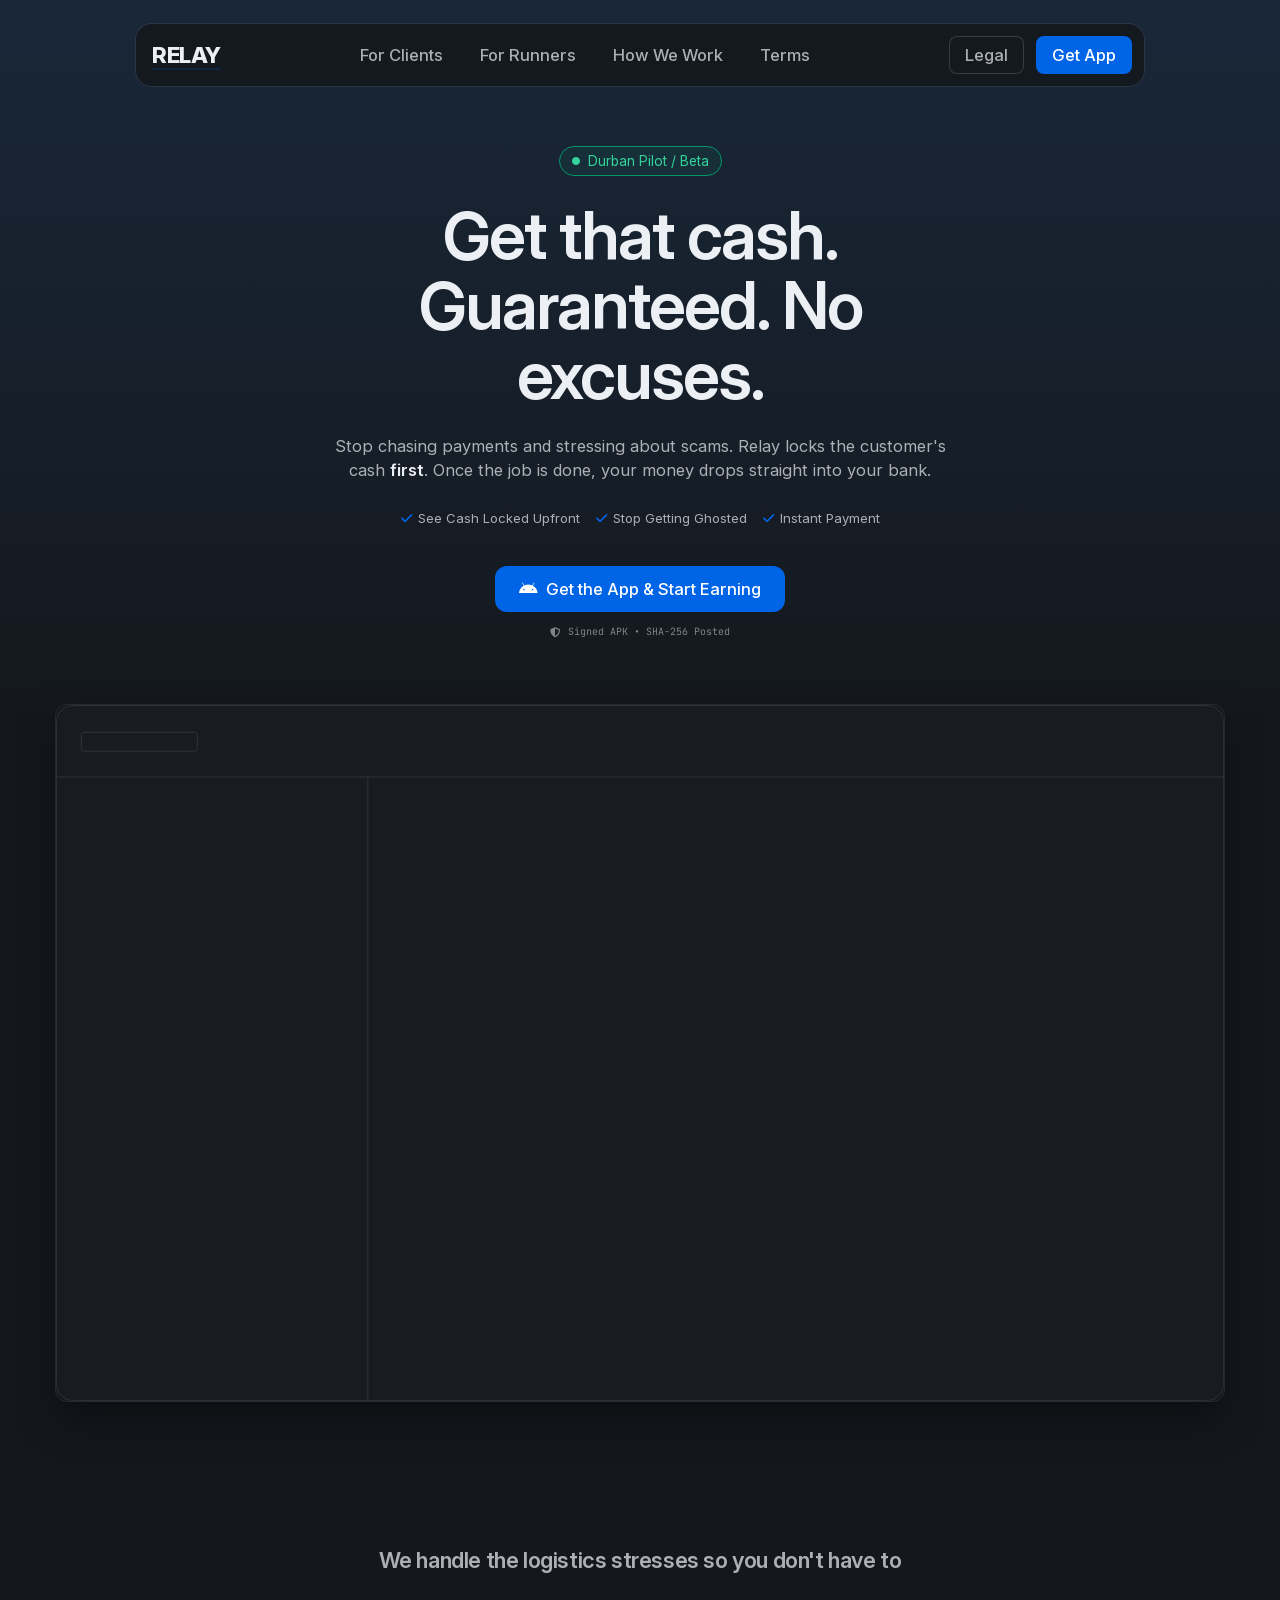
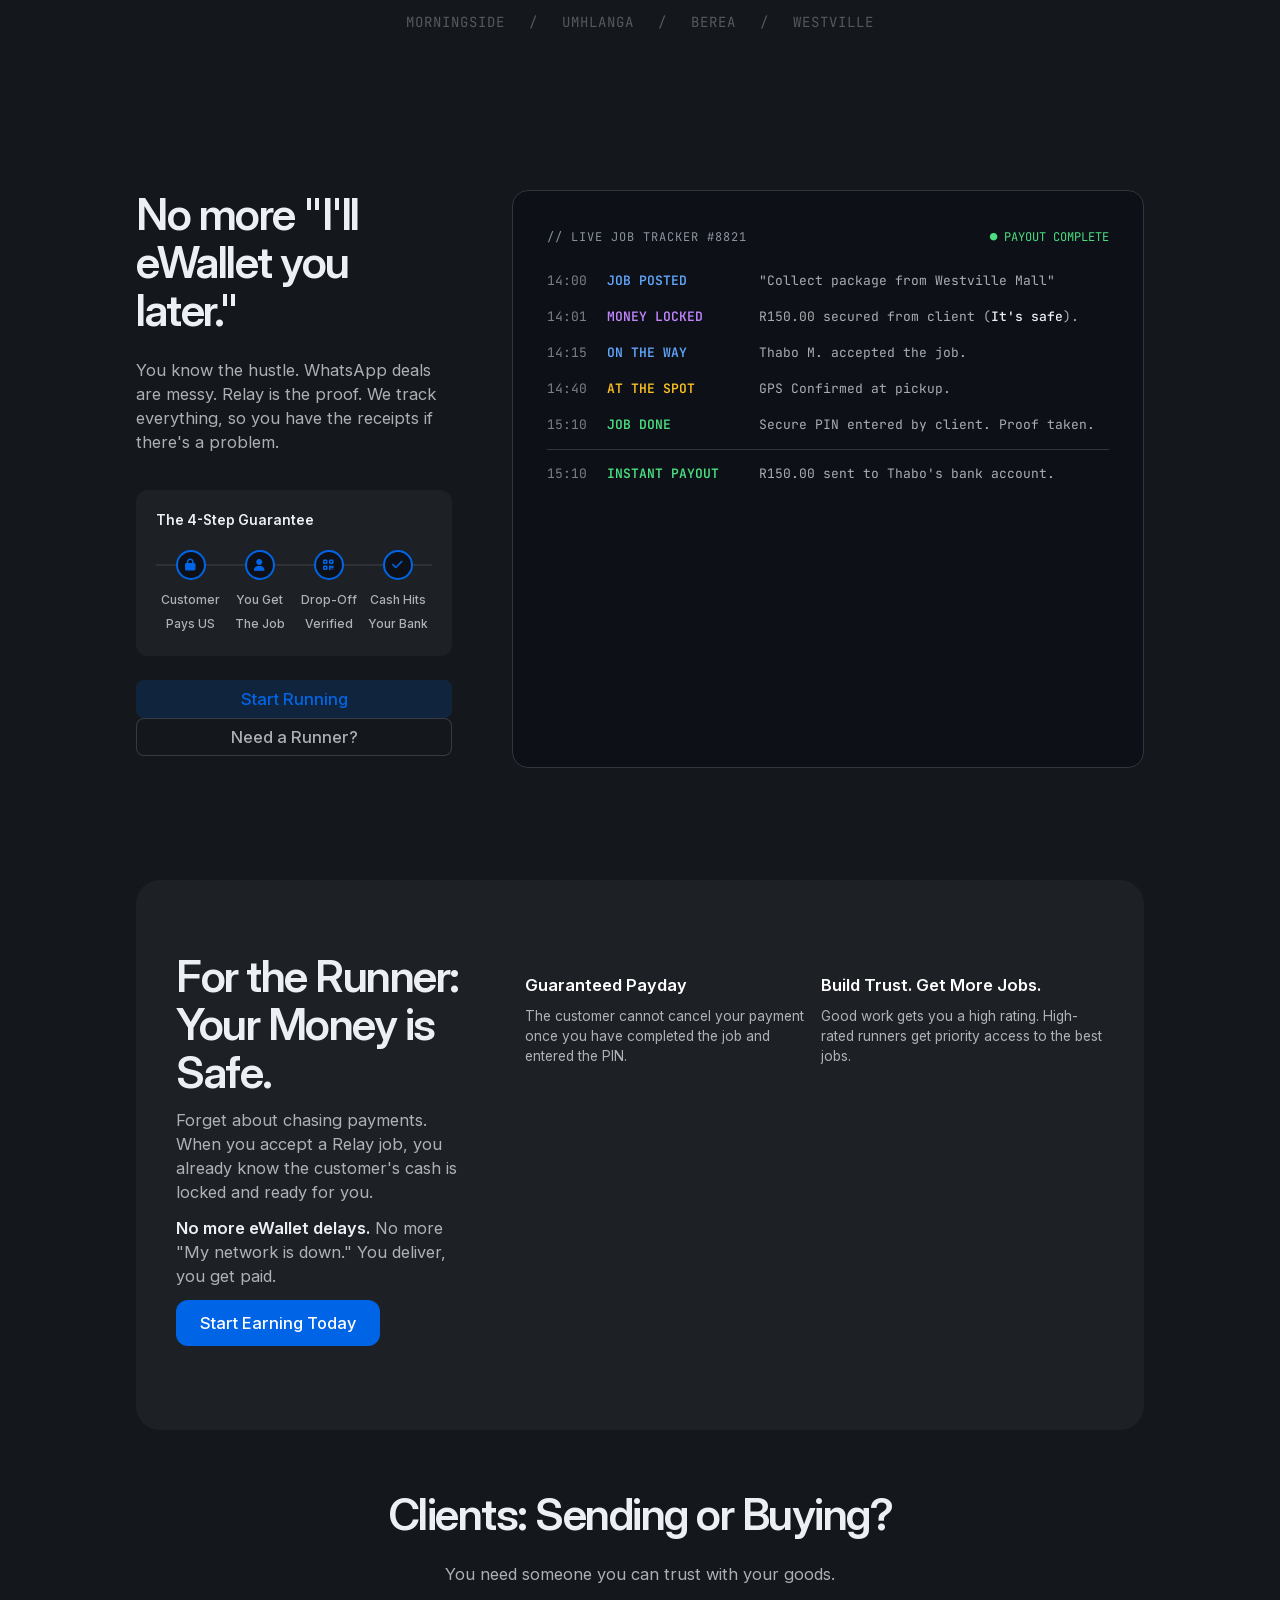
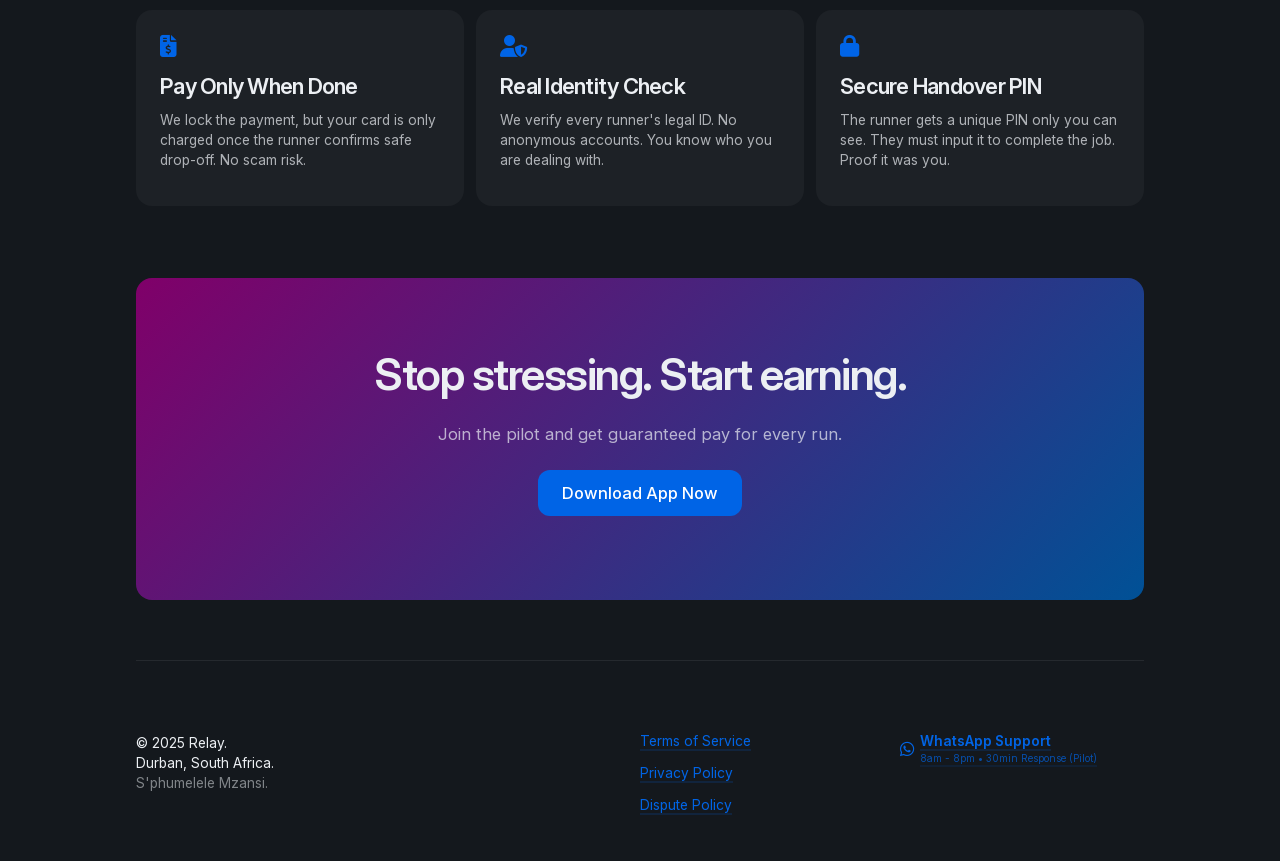
==== commit 3e34e046: "updates" ====
--- a/index.html
+++ b/index.html
@@ -3,17 +3,17 @@
 
 <head>
   <meta charset="utf-8" />
-  <title>Relay | Proof-Based Logistics in Durban</title>
-  <meta content="Secure, verified deliveries in Durban. Payment is authorized upfront and captured only upon completion." name="description" />
+  <title>Relay | Payment Protection for the Kasi Hustle</title>
+  <meta content="The safe way to run errands in Durban. Stop chasing eWallets. Your pay is guaranteed before you move." name="description" />
   <meta content="width=device-width, initial-scale=1" name="viewport" />
 
   <meta property="og:type" content="website" />
   <meta property="og:site_name" content="Relay" />
-  <meta property="og:title" content="Relay - Verifiable Logistics" />
-  <meta property="og:description" content="Authorize upfront. Capture after completion. Every handoff tracked." />
+  <meta property="og:title" content="Relay - S’phumelele Mzansi" />
+  <meta property="og:description" content="No eWallet excuses. No cash risk. See the money secured before you start the job." />
   <meta property="og:url" content="https://relay.app" />
   
-  <link rel="icon" href="images/favicon/favicon.ico" sizes="32x32" />
+  <link rel="icon" type="image/png" href="images/favicon/icon.png" />
   
   <link href="vendor/font-awesome-6.7.2/css/all.min.css" rel="stylesheet" />
   <link href="css/index.css" rel="stylesheet" type="text/css" />
@@ -45,6 +45,8 @@
         .log-desc { width: 100%; padding-left: 60px; margin-top: 4px; }
         .step-text { font-size: 10px; }
     }
+    /* Kasi Style Overrides */
+    .kasi-bold { font-weight: 600; color: var(--color-text-primary); }
   </style>
 </head>
 
@@ -59,14 +61,14 @@
       <nav role="navigation" class="nav-menu" data-navigation>
         <a href="#clients" class="nav-link">For Clients</a>
         <a href="#runners" class="nav-link">For Runners</a>
-        <a href="#process" class="nav-link">Process</a>
-        <a href="legal.html" class="nav-link">Legal</a>
+        <a href="#process" class="nav-link">How We Work</a>
+        <a href="legal.html" class="nav-link">Terms</a>
         <div class="button-group stacked margin-top-l mobile-only">
           <a href="download.html" class="button primary">Get App</a>
         </div>
       </nav>
       <div class="button-group">
-        <a href="legal.html" class="button tertiary compact hide-on-mobile">Terms</a>
+        <a href="legal.html" class="button tertiary compact hide-on-mobile">Legal</a>
         <a href="download.html" class="button primary compact">Get App</a>
         <button class="button ghost compact nav-hamburger" data-mobile-toggle aria-label="Show menu">
           <span class="fa-solid fa-bars icon m"></span>
@@ -82,23 +84,23 @@
           </div>
           
           <h1 class="balanced">
-            Deliveries with proof —<br>and payment protection.
+            Get that cash.<br>Guaranteed. No excuses.
           </h1>
           
           <p class="paragraph m secondary balanced">
-            Authorize upfront. Capture after completion. Every handoff tracked.<br>
-            Relay replaces informal cash deals with a verifiable, auditable workflow.
+            Stop chasing payments and stressing about scams. Relay locks the customer's cash <span class="kasi-bold">first</span>. 
+            Once the job is done, your money drops straight into your bank.
           </p>
 
           <div style="display: flex; gap: 16px; justify-content: center; flex-wrap: wrap; margin-top: 12px; margin-bottom: 24px; font-size: 13px; color: var(--color-text-secondary);">
-             <span style="display: flex; align-items: center; gap: 6px;"><i class="fa-solid fa-check" style="color: var(--color-accent);"></i> Authorized Upfront</span>
-             <span style="display: flex; align-items: center; gap: 6px;"><i class="fa-solid fa-check" style="color: var(--color-accent);"></i> Identity Checked</span>
-             <span style="display: flex; align-items: center; gap: 6px;"><i class="fa-solid fa-check" style="color: var(--color-accent);"></i> Completion Verified</span>
+             <span style="display: flex; align-items: center; gap: 6px;"><i class="fa-solid fa-check" style="color: var(--color-accent);"></i> See Cash Locked Upfront</span>
+             <span style="display: flex; align-items: center; gap: 6px;"><i class="fa-solid fa-check" style="color: var(--color-accent);"></i> Stop Getting Ghosted</span>
+             <span style="display: flex; align-items: center; gap: 6px;"><i class="fa-solid fa-check" style="color: var(--color-accent);"></i> Instant Payment</span>
           </div>
           
           <div class="button-group margin-paragraph centered" style="flex-direction: column; gap: 8px;">
             <a href="download.html" class="button primary">
-              <i class="fa-brands fa-android"></i> Download Android APK
+              <i class="fa-brands fa-android"></i> Get the App & Start Earning
             </a>
             <div style="font-family: var(--font-mono); font-size: 10px; color: var(--color-text-tertiary); display: flex; gap: 8px; align-items: center;">
                 <i class="fa-solid fa-shield-halved"></i> Signed APK • SHA-256 Posted
@@ -115,7 +117,7 @@
 
       <section>
         <p class="paragraph l bold text-centered" style="color: var(--color-text-secondary);">
-          Pilot zones active now
+          We handle the logistics stresses so you don't have to
         </p>
         <div class="clients-container" style="opacity: 0.6;">
            <div style="display: flex; gap: 24px; flex-wrap: wrap; justify-content: center; font-family: var(--font-mono); font-size: 14px; letter-spacing: 1px; color: var(--color-text-tertiary);">
@@ -133,36 +135,36 @@
       <section id="process">
         <div class="grid columns-1/2-1 gap-xl">
           <div class="heading">
-            <h2 class="no-top-margin">We keep an audit trail.</h2>
+            <h2 class="no-top-margin">No more "I'll eWallet you later."</h2>
             <p class="paragraph m secondary">
-              Informal deals on WhatsApp are messy. Relay tracks everything: money, location, and identity. If there is a dispute, we maintain an audit log to review what happened.
+              You know the hustle. WhatsApp deals are messy. Relay is the proof. We track everything, so you have the receipts if there's a problem.
             </p>
             
             <div style="background: var(--color-surface); padding: 20px; border-radius: 12px; margin-top: 24px;">
-                <p class="paragraph s bold" style="margin-top:0; margin-bottom: 20px;">Standard Job Flow</p>
+                <p class="paragraph s bold" style="margin-top:0; margin-bottom: 20px;">The 4-Step Guarantee</p>
                 <div class="timeline-steps">
                     <div class="step">
                         <div class="step-dot"><i class="fa-solid fa-lock"></i></div>
-                        <div class="step-text">Authorized</div>
+                        <div class="step-text">Customer Pays US</div>
                     </div>
                     <div class="step">
                         <div class="step-dot"><i class="fa-solid fa-user"></i></div>
-                        <div class="step-text">Assigned</div>
+                        <div class="step-text">You Get The Job</div>
                     </div>
                     <div class="step">
                         <div class="step-dot"><i class="fa-solid fa-qrcode"></i></div>
-                        <div class="step-text">Verified</div>
+                        <div class="step-text">Drop-Off Verified</div>
                     </div>
                     <div class="step">
                         <div class="step-dot"><i class="fa-solid fa-check"></i></div>
-                        <div class="step-text">Captured</div>
+                        <div class="step-text">Cash Hits Your Bank</div>
                     </div>
                 </div>
             </div>
 
             <div style="margin-top: 24px;">
-                <a href="#runners" class="button secondary compact">For Runners</a>
-                <a href="#clients" class="button tertiary compact">For Clients</a>
+                <a href="#runners" class="button secondary compact">Start Running</a>
+                <a href="#clients" class="button tertiary compact">Need a Runner?</a>
             </div>
           </div>
 
@@ -170,10 +172,10 @@
             <div style="padding: 10px;">
               <div style="display:flex; justify-content:space-between; margin-bottom: 20px;">
                  <div style="color: #8b949e; font-family: var(--font-mono); font-size: 12px; letter-spacing: 1px;">
-                    // LIVE TRANSACTION LOG #8821
+                    // LIVE JOB TRACKER #8821
                  </div>
                  <div style="color: #4ade80; font-family: var(--font-mono); font-size: 12px;">
-                    ● CONFIRMED
+                    ● PAYOUT COMPLETE
                  </div>
               </div>
               
@@ -185,72 +187,33 @@
 
               <div class="log-entry">
                 <span class="log-time">14:01</span>
-                <span class="log-status status-purple">PAYMENT AUTH</span>
-                <span class="log-desc">R150.00 authorized (not charged).</span>
+                <span class="log-status status-purple">MONEY LOCKED</span>
+                <span class="log-desc">R150.00 secured from client (<span class="kasi-bold" style="font-weight: 500;">It's safe</span>).</span>
               </div>
 
               <div class="log-entry">
                 <span class="log-time">14:15</span>
-                <span class="log-status status-blue">ASSIGNED</span>
-                <span class="log-desc">Thabo M. (ID Verified on file).</span>
+                <span class="log-status status-blue">ON THE WAY</span>
+                <span class="log-desc">Thabo M. accepted the job.</span>
               </div>
               
               <div class="log-entry">
                 <span class="log-time">14:40</span>
-                <span class="log-status status-yellow">LOCATION FIX</span>
-                <span class="log-desc">GPS confirmed at pickup point.</span>
+                <span class="log-status status-yellow">AT THE SPOT</span>
+                <span class="log-desc">GPS Confirmed at pickup.</span>
               </div>
 
               <div class="log-entry">
                 <span class="log-time">15:10</span>
-                <span class="log-status status-green">PROOF SUBMITTED</span>
-                <span class="log-desc">Secure PIN code matched.</span>
+                <span class="log-status status-green">JOB DONE</span>
+                <span class="log-desc">Secure PIN entered by client. Proof taken.</span>
               </div>
               
               <div style="border-top: 1px solid #30363d; margin-top: 12px; padding-top: 12px;" class="log-entry">
                 <span class="log-time">15:10</span>
-                <span class="log-status status-green">PAYMENT CAPTURE</span>
-                <span class="log-desc">Charge captured; payout initiated.</span>
-              </div>
-            </div>
-          </div>
-        </div>
-      </section>
-
-      <section id="clients">
-        <div class="heading centered">
-          <h2 class="no-top-margin">Clients: Sending or Buying?</h2>
-          <p class="paragraph m secondary">Stop trusting strangers with cash.</p>
-        </div>
-        
-        <div class="grid columns-3">
-          <div class="feature-card">
-            <div class="feature-heading">
-              <div class="fa-solid fa-lock icon l color-accent" style="margin-bottom: 16px;"></div>
-              <h3 class="no-top-margin">Funds Reserved</h3>
-              <p class="paragraph s secondary">
-                We authorize the payment on your card, but we <strong>don't charge you</strong> until the job is verified. If the runner ghosts, the auth is voided.
-              </p>
-            </div>
-          </div>
-          
-          <div class="feature-card">
-            <div class="feature-heading">
-              <div class="fa-solid fa-user-shield icon l color-accent" style="margin-bottom: 16px;"></div>
-              <h3 class="no-top-margin">Identity Checked</h3>
-              <p class="paragraph s secondary">
-                Every runner submits a legal ID for verification. You see their real name and photo before they arrive. No anonymous accounts.
-              </p>
-            </div>
-          </div>
-          
-          <div class="feature-card">
-            <div class="feature-heading">
-               <div class="fa-solid fa-map-location-dot icon l color-accent" style="margin-bottom: 16px;"></div>
-              <h3 class="no-top-margin">Live Tracking</h3>
-              <p class="paragraph s secondary">
-                See exactly where your item is. No more "I'm 5 minutes away" lies. Watch them move on the map in real-time.
-              </p>
+                <span class="log-status status-green">INSTANT PAYOUT</span>
+                <span class="log-desc">R150.00 sent to Thabo's bank account.</span>
+              </div>
             </div>
           </div>
         </div>
@@ -259,74 +222,76 @@
       <section id="runners" style="background-color: var(--color-surface); border-radius: 24px; padding: 60px 40px; margin-top: 40px;">
         <div class="grid columns-1/2-1 gap-xl">
            <div>
-             <h2 class="no-top-margin">For Runners</h2>
+             <h2 class="no-top-margin">For the Runner: Your Money is Safe.</h2>
              <p class="paragraph m secondary">
-               Eliminate the risk of non-payment.
+               Forget about chasing payments. When you accept a Relay job, you already know the customer's cash is locked and ready for you.
              </p>
              <p class="paragraph m secondary">
-               On Relay, you can see that the job is <strong>Authorized</strong> before you start driving. This means the customer has valid funds ready for you.
+               <span class="kasi-bold">No more eWallet delays.</span> No more "My network is down." You deliver, you get paid.
              </p>
              <div class="button-group margin-paragraph">
-                <a href="download.html" class="button primary">Join the Pilot</a>
+                <a href="download.html" class="button primary">Start Earning Today</a>
              </div>
            </div>
            
            <div class="grid columns-2">
              <div>
-                <h4 style="margin-bottom: 8px; color: #fff;">Guaranteed Settlement</h4>
-                <p class="paragraph s secondary">If you complete the job according to the log, payment capture is automatic.</p>
+                <h4 style="margin-bottom: 8px; color: #fff;">Guaranteed Payday</h4>
+                <p class="paragraph s secondary">The customer cannot cancel your payment once you have completed the job and entered the PIN.</p>
              </div>
              <div>
-                <h4 style="margin-bottom: 8px; color: #fff;">Build Your Profile</h4>
-                <p class="paragraph s secondary">Every verified job adds to your rating. High-trust runners get priority access.</p>
+                <h4 style="margin-bottom: 8px; color: #fff;">Build Trust. Get More Jobs.</h4>
+                <p class="paragraph s secondary">Good work gets you a high rating. High-rated runners get priority access to the best jobs.</p>
              </div>
            </div>
         </div>
       </section>
-
-      <section>
+      
+      <section id="clients">
         <div class="heading centered">
-          <h2 class="no-top-margin">Common Questions</h2>
-        </div>
-        <div class="accordion-container">
-          <details class="accordion-item">
-            <summary class="accordion-toggle">
-              <p class="paragraph m bold">Is my money safe?</p>
-              <span class="accordion-chevron fa-solid fa-chevron-down"></span>
-            </summary>
-            <div class="accordion-content">
-              <p>Yes. Relay uses Stripe's authorization system. When you post a job, the bank places a temporary hold on the funds. Relay initiates the transfer to the runner only after the job is marked complete.</p>
-            </div>
-          </details>
-
-          <details class="accordion-item">
-            <summary class="accordion-toggle">
-              <p class="paragraph m bold">How do you verify runners?</p>
-              <span class="accordion-chevron fa-solid fa-chevron-down"></span>
-            </summary>
-            <div class="accordion-content">
-              <p>Runners must submit government-issued identification. We perform a check to ensure they are a real person with a legal presence in South Africa.</p>
-            </div>
-          </details>
-
-          <details class="accordion-item">
-            <summary class="accordion-toggle">
-              <p class="paragraph m bold">What if an item goes missing?</p>
-              <span class="accordion-chevron fa-solid fa-chevron-down"></span>
-            </summary>
-            <div class="accordion-content">
-              <p>We verify identity and keep job telemetry (where permitted). If required by law, we can provide records to authorities. Because payment is authorized upfront and captured only after completion, you are not charged for failed deliveries.</p>
-            </div>
-          </details>
+          <h2 class="no-top-margin">Clients: Sending or Buying?</h2>
+          <p class="paragraph m secondary">You need someone you can trust with your goods.</p>
+        </div>
+        
+        <div class="grid columns-3">
+          <div class="feature-card">
+            <div class="feature-heading">
+              <div class="fa-solid fa-file-invoice-dollar icon l color-accent" style="margin-bottom: 16px;"></div>
+              <h3 class="no-top-margin">Pay Only When Done</h3>
+              <p class="paragraph s secondary">
+                We lock the payment, but your card is only charged once the runner confirms safe drop-off. No scam risk.
+              </p>
+            </div>
+          </div>
+          
+          <div class="feature-card">
+            <div class="feature-heading">
+              <div class="fa-solid fa-user-shield icon l color-accent" style="margin-bottom: 16px;"></div>
+              <h3 class="no-top-margin">Real Identity Check</h3>
+              <p class="paragraph s secondary">
+                We verify every runner's legal ID. No anonymous accounts. You know who you are dealing with.
+              </p>
+            </div>
+          </div>
+          
+          <div class="feature-card">
+            <div class="feature-heading">
+               <div class="fa-solid fa-lock icon l color-accent" style="margin-bottom: 16px;"></div>
+              <h3 class="no-top-margin">Secure Handover PIN</h3>
+              <p class="paragraph s secondary">
+                The runner gets a unique PIN only you can see. They must input it to complete the job. Proof it was you.
+              </p>
+            </div>
+          </div>
         </div>
       </section>
 
       <section class="promo-cta">
         <div class="heading centered">
-          <h2>Secure your next delivery</h2>
-          <p class="paragraph m secondary">Pilot live in Durban.</p>
+          <h2>Stop stressing. Start earning.</h2>
+          <p class="paragraph m secondary">Join the pilot and get guaranteed pay for every run.</p>
           <div class="button-group margin-paragraph centered">
-            <a href="download.html" class="button primary">Download Android APK</a>
+            <a href="download.html" class="button primary">Download App Now</a>
           </div>
         </div>
       </section>
@@ -338,7 +303,7 @@
           <p class="paragraph s">
             © 2025 Relay.<br />
             Durban, South Africa.<br>
-            <span style="color: var(--color-text-tertiary);">Identity Verified • Payment Protected</span>
+            <span style="color: var(--color-text-tertiary);">S'phumelele Mzansi.</span>
           </p>
         </div>
         <div>
@@ -353,7 +318,7 @@
             <a href="#" class="icon-link ui s">
               <div class="fa-brands fa-whatsapp icon m color-accent"></div>
               <div class="pseudo-link">
-                <strong>WhatsApp Support</strong><br>
+                <span style="font-weight: 600;">WhatsApp Support</span><br>
                 <span style="font-size: 10px; opacity: 0.7;">8am - 8pm • 30min Response (Pilot)</span>
               </div>
             </a>
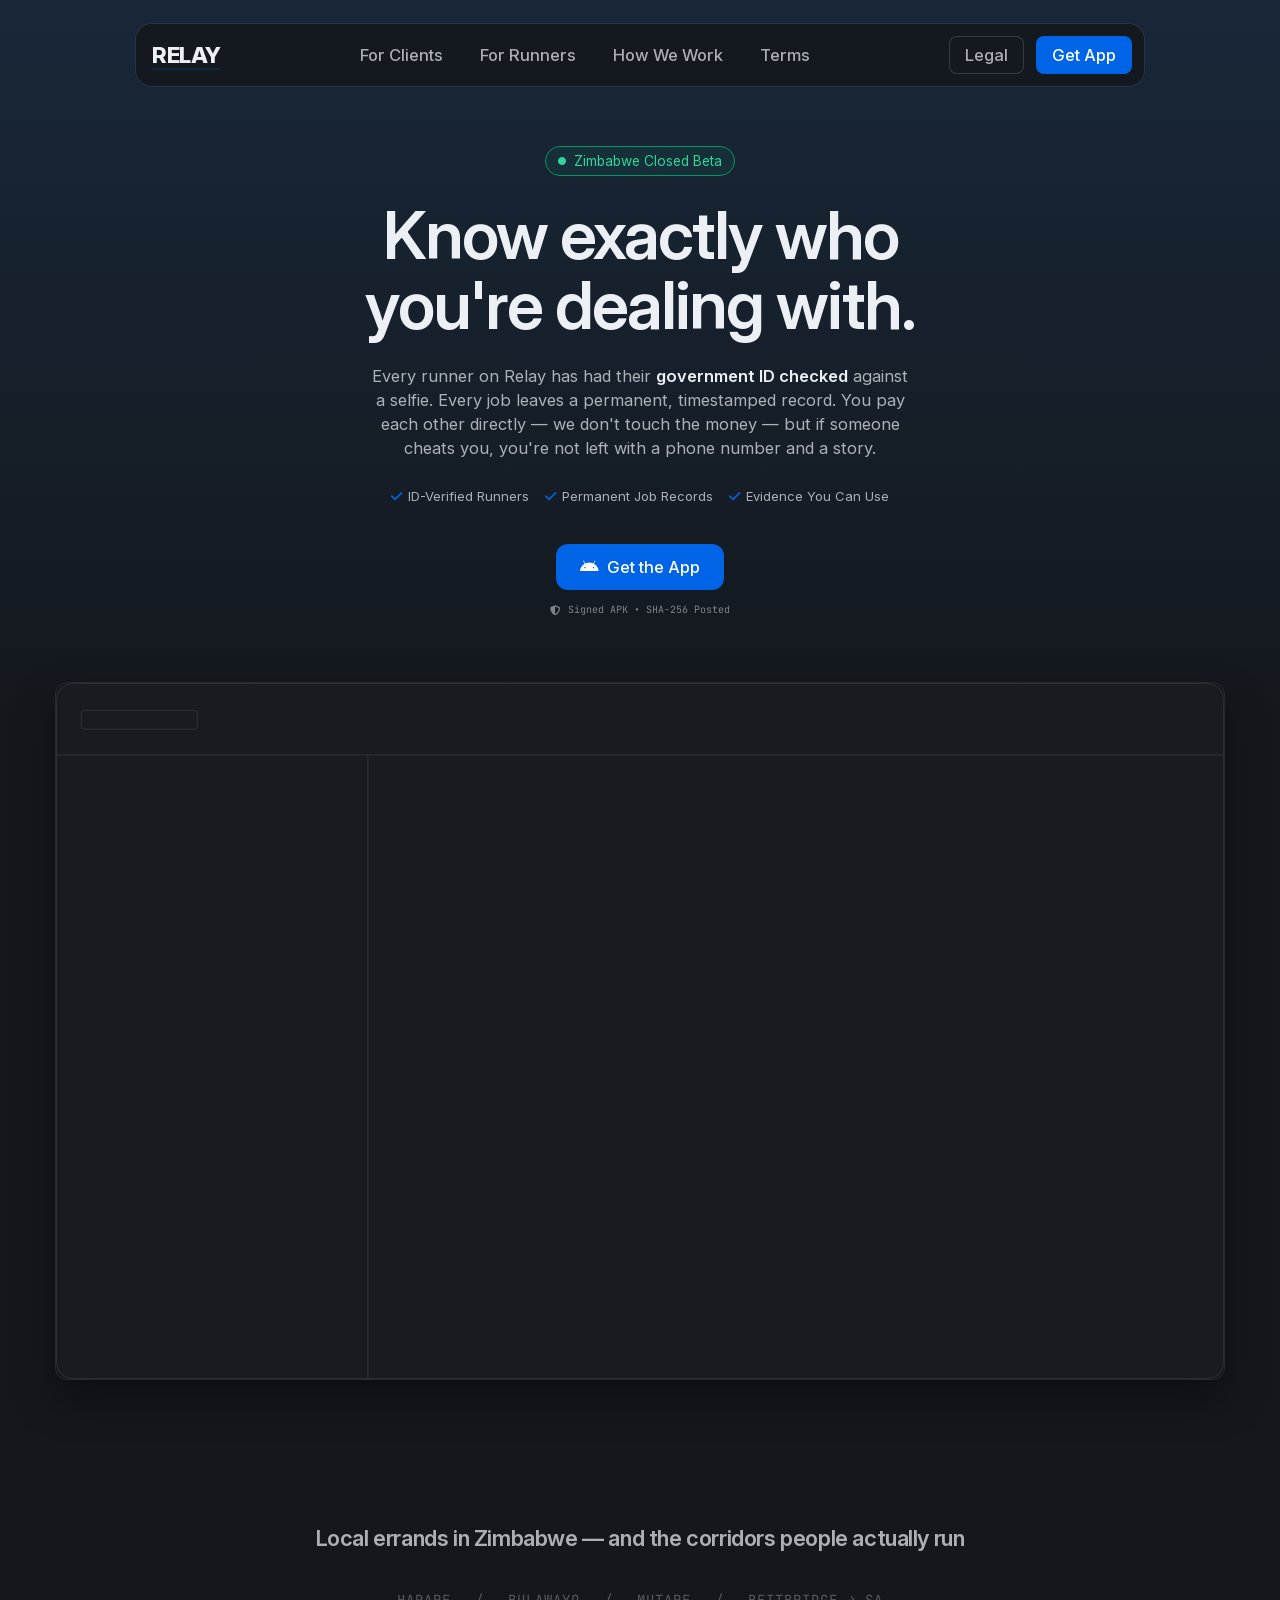
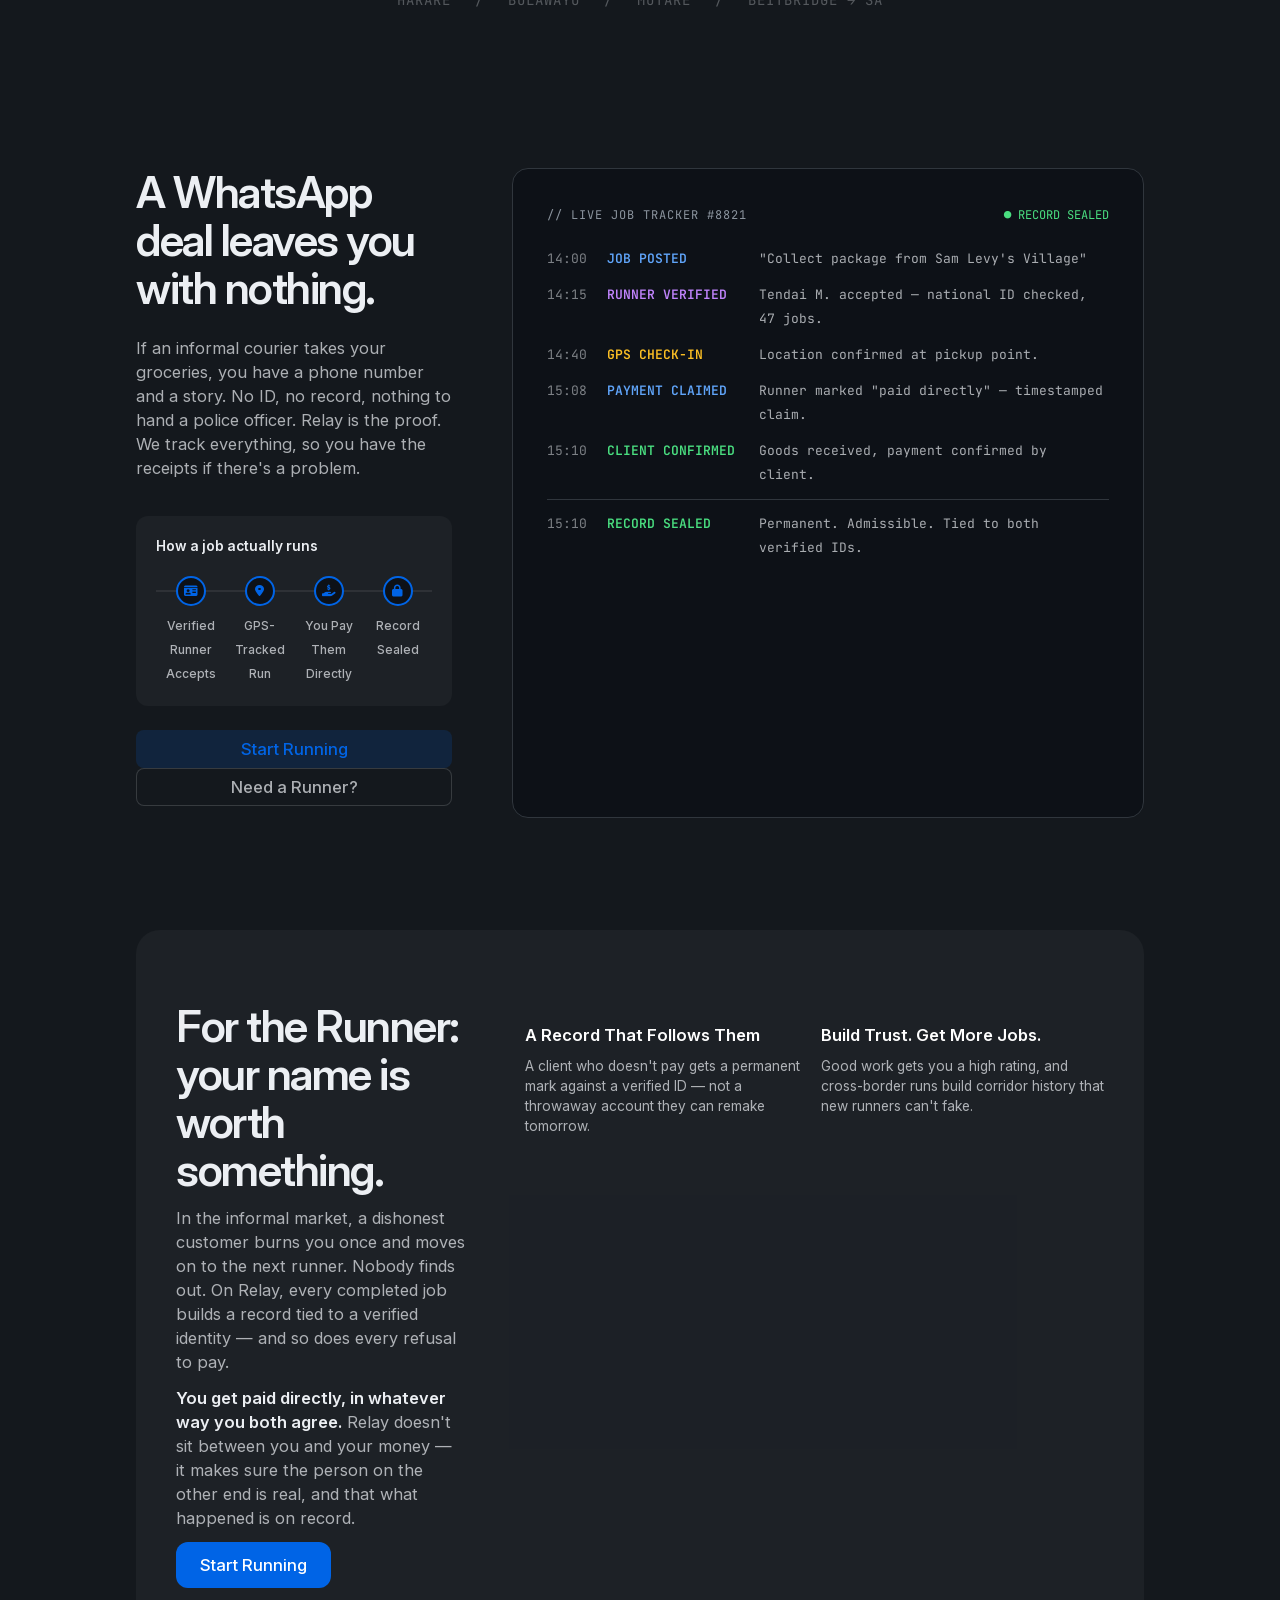
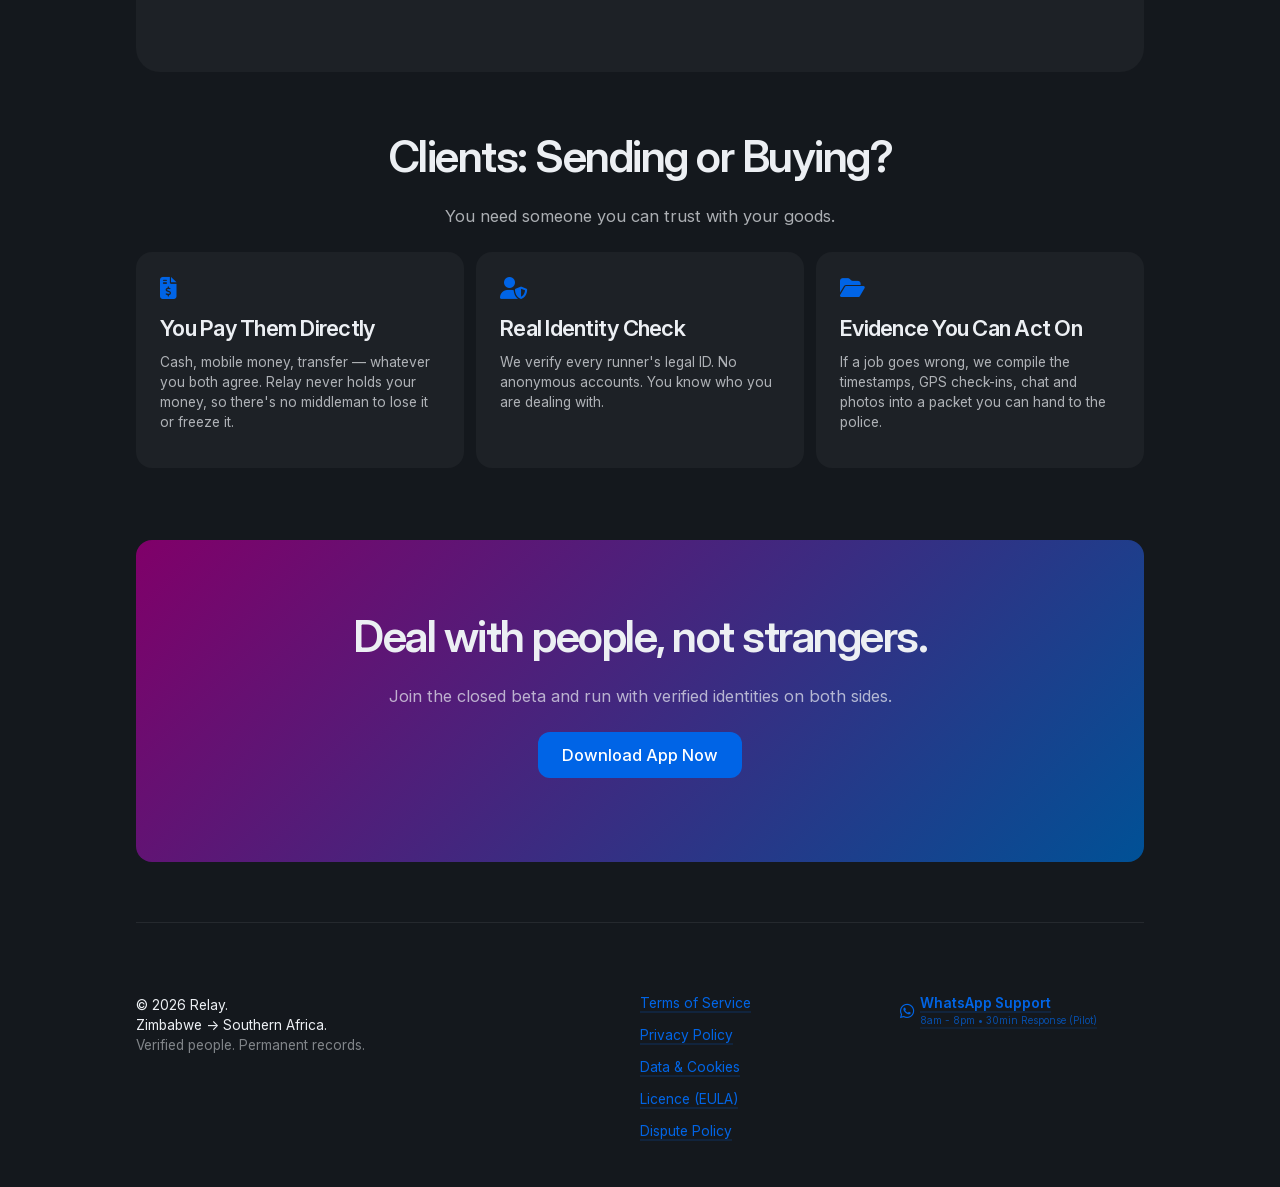
==== commit 83173b5e: "content: replace escrow narrative with the real zero-custody product The site claimed Relay locks th" ====
--- a/index.html
+++ b/index.html
@@ -3,15 +3,16 @@
 
 <head>
   <meta charset="utf-8" />
-  <title>Relay | Payment Protection for the Kasi Hustle</title>
-  <meta content="The safe way to run errands in Durban. Stop chasing eWallets. Your pay is guaranteed before you move." name="description" />
+  <title>Relay | Verified Runners. Permanent Records.</title>
+  <meta content="Errands and cross-border runs with people whose ID we've checked. Every job leaves a permanent, timestamped record — so if someone cheats you, you have something real to take to the police." name="description" />
   <meta content="width=device-width, initial-scale=1" name="viewport" />
 
   <meta property="og:type" content="website" />
   <meta property="og:site_name" content="Relay" />
-  <meta property="og:title" content="Relay - S’phumelele Mzansi" />
-  <meta property="og:description" content="No eWallet excuses. No cash risk. See the money secured before you start the job." />
-  <meta property="og:url" content="https://relay.app" />
+  <meta property="og:title" content="Relay — Verified Runners. Permanent Records." />
+  <meta property="og:description" content="We don't hold your money. We make cheating expensive: every runner is ID-verified, and every job leaves a permanent record you can take to the police." />
+  <meta property="og:url" content="https://relay.africa" />
+  <meta property="og:image" content="https://relay.africa/social-image.png" />
   
   <link rel="icon" type="image/png" href="images/favicon/icon.png" />
   
@@ -80,54 +81,55 @@
       <section>
         <div class="heading hero centered">
           <div class="eyebrow" style="border-color: #059669; background: rgba(5, 150, 105, 0.1); color: #34d399;">
-            <i class="fa-solid fa-circle" style="font-size: 8px; margin-right: 8px;"></i> Durban Pilot / Beta
-          </div>
-          
+            <i class="fa-solid fa-circle" style="font-size: 8px; margin-right: 8px;"></i> Zimbabwe Closed Beta
+          </div>
+
           <h1 class="balanced">
-            Get that cash.<br>Guaranteed. No excuses.
+            Know exactly who<br>you're dealing with.
           </h1>
-          
+
           <p class="paragraph m secondary balanced">
-            Stop chasing payments and stressing about scams. Relay locks the customer's cash <span class="kasi-bold">first</span>. 
-            Once the job is done, your money drops straight into your bank.
+            Every runner on Relay has had their <span class="kasi-bold">government ID checked</span> against a selfie.
+            Every job leaves a permanent, timestamped record. You pay each other directly —
+            we don't touch the money — but if someone cheats you, you're not left with a phone number and a story.
           </p>
 
           <div style="display: flex; gap: 16px; justify-content: center; flex-wrap: wrap; margin-top: 12px; margin-bottom: 24px; font-size: 13px; color: var(--color-text-secondary);">
-             <span style="display: flex; align-items: center; gap: 6px;"><i class="fa-solid fa-check" style="color: var(--color-accent);"></i> See Cash Locked Upfront</span>
-             <span style="display: flex; align-items: center; gap: 6px;"><i class="fa-solid fa-check" style="color: var(--color-accent);"></i> Stop Getting Ghosted</span>
-             <span style="display: flex; align-items: center; gap: 6px;"><i class="fa-solid fa-check" style="color: var(--color-accent);"></i> Instant Payment</span>
-          </div>
-          
+             <span style="display: flex; align-items: center; gap: 6px;"><i class="fa-solid fa-check" style="color: var(--color-accent);"></i> ID-Verified Runners</span>
+             <span style="display: flex; align-items: center; gap: 6px;"><i class="fa-solid fa-check" style="color: var(--color-accent);"></i> Permanent Job Records</span>
+             <span style="display: flex; align-items: center; gap: 6px;"><i class="fa-solid fa-check" style="color: var(--color-accent);"></i> Evidence You Can Use</span>
+          </div>
+
           <div class="button-group margin-paragraph centered" style="flex-direction: column; gap: 8px;">
             <a href="download.html" class="button primary">
-              <i class="fa-brands fa-android"></i> Get the App & Start Earning
+              <i class="fa-brands fa-android"></i> Get the App
             </a>
             <div style="font-family: var(--font-mono); font-size: 10px; color: var(--color-text-tertiary); display: flex; gap: 8px; align-items: center;">
                 <i class="fa-solid fa-shield-halved"></i> Signed APK • SHA-256 Posted
             </div>
           </div>
         </div>
-        
+
         <div class="image-wide">
-          <img src="images/placeholder-main-ui.png" width="100%" 
+          <img src="images/placeholder-main-ui.png" width="100%"
                style="border-radius: 12px; border: 1px solid var(--color-border-level-2); box-shadow: 0 20px 40px rgba(0,0,0,0.4);"
-               alt="Relay App Interface showing a secured job" />
+               alt="Relay app showing a job with a verified runner" />
         </div>
       </section>
 
       <section>
         <p class="paragraph l bold text-centered" style="color: var(--color-text-secondary);">
-          We handle the logistics stresses so you don't have to
+          Local errands in Zimbabwe — and the corridors people actually run
         </p>
         <div class="clients-container" style="opacity: 0.6;">
            <div style="display: flex; gap: 24px; flex-wrap: wrap; justify-content: center; font-family: var(--font-mono); font-size: 14px; letter-spacing: 1px; color: var(--color-text-tertiary);">
-              <span>MORNINGSIDE</span>
+              <span>HARARE</span>
               <span>/</span>
-              <span>UMHLANGA</span>
+              <span>BULAWAYO</span>
               <span>/</span>
-              <span>BEREA</span>
+              <span>MUTARE</span>
               <span>/</span>
-              <span>WESTVILLE</span>
+              <span>BEITBRIDGE &#8594; SA</span>
            </div>
         </div>
       </section>
@@ -135,29 +137,29 @@
       <section id="process">
         <div class="grid columns-1/2-1 gap-xl">
           <div class="heading">
-            <h2 class="no-top-margin">No more "I'll eWallet you later."</h2>
+            <h2 class="no-top-margin">A WhatsApp deal leaves you with nothing.</h2>
             <p class="paragraph m secondary">
-              You know the hustle. WhatsApp deals are messy. Relay is the proof. We track everything, so you have the receipts if there's a problem.
+              If an informal courier takes your groceries, you have a phone number and a story. No ID, no record, nothing to hand a police officer. Relay is the proof. We track everything, so you have the receipts if there's a problem.
             </p>
-            
+
             <div style="background: var(--color-surface); padding: 20px; border-radius: 12px; margin-top: 24px;">
-                <p class="paragraph s bold" style="margin-top:0; margin-bottom: 20px;">The 4-Step Guarantee</p>
+                <p class="paragraph s bold" style="margin-top:0; margin-bottom: 20px;">How a job actually runs</p>
                 <div class="timeline-steps">
                     <div class="step">
-                        <div class="step-dot"><i class="fa-solid fa-lock"></i></div>
-                        <div class="step-text">Customer Pays US</div>
+                        <div class="step-dot"><i class="fa-solid fa-id-card"></i></div>
+                        <div class="step-text">Verified Runner Accepts</div>
                     </div>
                     <div class="step">
-                        <div class="step-dot"><i class="fa-solid fa-user"></i></div>
-                        <div class="step-text">You Get The Job</div>
+                        <div class="step-dot"><i class="fa-solid fa-location-dot"></i></div>
+                        <div class="step-text">GPS-Tracked Run</div>
                     </div>
                     <div class="step">
-                        <div class="step-dot"><i class="fa-solid fa-qrcode"></i></div>
-                        <div class="step-text">Drop-Off Verified</div>
+                        <div class="step-dot"><i class="fa-solid fa-hand-holding-dollar"></i></div>
+                        <div class="step-text">You Pay Them Directly</div>
                     </div>
                     <div class="step">
-                        <div class="step-dot"><i class="fa-solid fa-check"></i></div>
-                        <div class="step-text">Cash Hits Your Bank</div>
+                        <div class="step-dot"><i class="fa-solid fa-lock"></i></div>
+                        <div class="step-text">Record Sealed</div>
                     </div>
                 </div>
             </div>
@@ -175,44 +177,44 @@
                     // LIVE JOB TRACKER #8821
                  </div>
                  <div style="color: #4ade80; font-family: var(--font-mono); font-size: 12px;">
-                    ● PAYOUT COMPLETE
+                    ● RECORD SEALED
                  </div>
               </div>
-              
+
               <div class="log-entry">
                 <span class="log-time">14:00</span>
                 <span class="log-status status-blue">JOB POSTED</span>
-                <span class="log-desc">"Collect package from Westville Mall"</span>
-              </div>
-
-              <div class="log-entry">
-                <span class="log-time">14:01</span>
-                <span class="log-status status-purple">MONEY LOCKED</span>
-                <span class="log-desc">R150.00 secured from client (<span class="kasi-bold" style="font-weight: 500;">It's safe</span>).</span>
+                <span class="log-desc">"Collect package from Sam Levy's Village"</span>
               </div>
 
               <div class="log-entry">
                 <span class="log-time">14:15</span>
-                <span class="log-status status-blue">ON THE WAY</span>
-                <span class="log-desc">Thabo M. accepted the job.</span>
-              </div>
-              
+                <span class="log-status status-purple">RUNNER VERIFIED</span>
+                <span class="log-desc">Tendai M. accepted — national ID checked, 47 jobs.</span>
+              </div>
+
               <div class="log-entry">
                 <span class="log-time">14:40</span>
-                <span class="log-status status-yellow">AT THE SPOT</span>
-                <span class="log-desc">GPS Confirmed at pickup.</span>
+                <span class="log-status status-yellow">GPS CHECK-IN</span>
+                <span class="log-desc">Location confirmed at pickup point.</span>
+              </div>
+
+              <div class="log-entry">
+                <span class="log-time">15:08</span>
+                <span class="log-status status-blue">PAYMENT CLAIMED</span>
+                <span class="log-desc">Runner marked "paid directly" — timestamped claim.</span>
               </div>
 
               <div class="log-entry">
                 <span class="log-time">15:10</span>
-                <span class="log-status status-green">JOB DONE</span>
-                <span class="log-desc">Secure PIN entered by client. Proof taken.</span>
-              </div>
-              
+                <span class="log-status status-green">CLIENT CONFIRMED</span>
+                <span class="log-desc">Goods received, payment confirmed by client.</span>
+              </div>
+
               <div style="border-top: 1px solid #30363d; margin-top: 12px; padding-top: 12px;" class="log-entry">
                 <span class="log-time">15:10</span>
-                <span class="log-status status-green">INSTANT PAYOUT</span>
-                <span class="log-desc">R150.00 sent to Thabo's bank account.</span>
+                <span class="log-status status-green">RECORD SEALED</span>
+                <span class="log-desc">Permanent. Admissible. Tied to both verified IDs.</span>
               </div>
             </div>
           </div>
@@ -222,26 +224,26 @@
       <section id="runners" style="background-color: var(--color-surface); border-radius: 24px; padding: 60px 40px; margin-top: 40px;">
         <div class="grid columns-1/2-1 gap-xl">
            <div>
-             <h2 class="no-top-margin">For the Runner: Your Money is Safe.</h2>
+             <h2 class="no-top-margin">For the Runner: your name is worth something.</h2>
              <p class="paragraph m secondary">
-               Forget about chasing payments. When you accept a Relay job, you already know the customer's cash is locked and ready for you.
+               In the informal market, a dishonest customer burns you once and moves on to the next runner. Nobody finds out. On Relay, every completed job builds a record tied to a verified identity — and so does every refusal to pay.
              </p>
              <p class="paragraph m secondary">
-               <span class="kasi-bold">No more eWallet delays.</span> No more "My network is down." You deliver, you get paid.
+               <span class="kasi-bold">You get paid directly, in whatever way you both agree.</span> Relay doesn't sit between you and your money — it makes sure the person on the other end is real, and that what happened is on record.
              </p>
              <div class="button-group margin-paragraph">
-                <a href="download.html" class="button primary">Start Earning Today</a>
+                <a href="download.html" class="button primary">Start Running</a>
              </div>
            </div>
-           
+
            <div class="grid columns-2">
              <div>
-                <h4 style="margin-bottom: 8px; color: #fff;">Guaranteed Payday</h4>
-                <p class="paragraph s secondary">The customer cannot cancel your payment once you have completed the job and entered the PIN.</p>
+                <h4 style="margin-bottom: 8px; color: #fff;">A Record That Follows Them</h4>
+                <p class="paragraph s secondary">A client who doesn't pay gets a permanent mark against a verified ID — not a throwaway account they can remake tomorrow.</p>
              </div>
              <div>
                 <h4 style="margin-bottom: 8px; color: #fff;">Build Trust. Get More Jobs.</h4>
-                <p class="paragraph s secondary">Good work gets you a high rating. High-rated runners get priority access to the best jobs.</p>
+                <p class="paragraph s secondary">Good work gets you a high rating, and cross-border runs build corridor history that new runners can't fake.</p>
              </div>
            </div>
         </div>
@@ -257,9 +259,9 @@
           <div class="feature-card">
             <div class="feature-heading">
               <div class="fa-solid fa-file-invoice-dollar icon l color-accent" style="margin-bottom: 16px;"></div>
-              <h3 class="no-top-margin">Pay Only When Done</h3>
+              <h3 class="no-top-margin">You Pay Them Directly</h3>
               <p class="paragraph s secondary">
-                We lock the payment, but your card is only charged once the runner confirms safe drop-off. No scam risk.
+                Cash, mobile money, transfer — whatever you both agree. Relay never holds your money, so there's no middleman to lose it or freeze it.
               </p>
             </div>
           </div>
@@ -276,10 +278,10 @@
           
           <div class="feature-card">
             <div class="feature-heading">
-               <div class="fa-solid fa-lock icon l color-accent" style="margin-bottom: 16px;"></div>
-              <h3 class="no-top-margin">Secure Handover PIN</h3>
+               <div class="fa-solid fa-folder-open icon l color-accent" style="margin-bottom: 16px;"></div>
+              <h3 class="no-top-margin">Evidence You Can Act On</h3>
               <p class="paragraph s secondary">
-                The runner gets a unique PIN only you can see. They must input it to complete the job. Proof it was you.
+                If a job goes wrong, we compile the timestamps, GPS check-ins, chat and photos into a packet you can hand to the police.
               </p>
             </div>
           </div>
@@ -288,8 +290,8 @@
 
       <section class="promo-cta">
         <div class="heading centered">
-          <h2>Stop stressing. Start earning.</h2>
-          <p class="paragraph m secondary">Join the pilot and get guaranteed pay for every run.</p>
+          <h2>Deal with people, not strangers.</h2>
+          <p class="paragraph m secondary">Join the closed beta and run with verified identities on both sides.</p>
           <div class="button-group margin-paragraph centered">
             <a href="download.html" class="button primary">Download App Now</a>
           </div>
@@ -301,16 +303,18 @@
       <div class="footer-menu">
         <div>
           <p class="paragraph s">
-            © 2025 Relay.<br />
-            Durban, South Africa.<br>
-            <span style="color: var(--color-text-tertiary);">S'phumelele Mzansi.</span>
+            © 2026 Relay.<br />
+            Zimbabwe &#8594; Southern Africa.<br>
+            <span style="color: var(--color-text-tertiary);">Verified people. Permanent records.</span>
           </p>
         </div>
         <div>
           <div class="link-list">
             <a href="legal.html" class="ui s">Terms of Service</a>
-            <a href="legal.html" class="ui s">Privacy Policy</a>
-            <a href="legal.html" class="ui s">Dispute Policy</a>
+            <a href="privacy.html" class="ui s">Privacy Policy</a>
+            <a href="data-policy.html" class="ui s">Data &amp; Cookies</a>
+            <a href="eula.html" class="ui s">Licence (EULA)</a>
+            <a href="legal.html#disputes" class="ui s">Dispute Policy</a>
           </div>
         </div>
         <div>
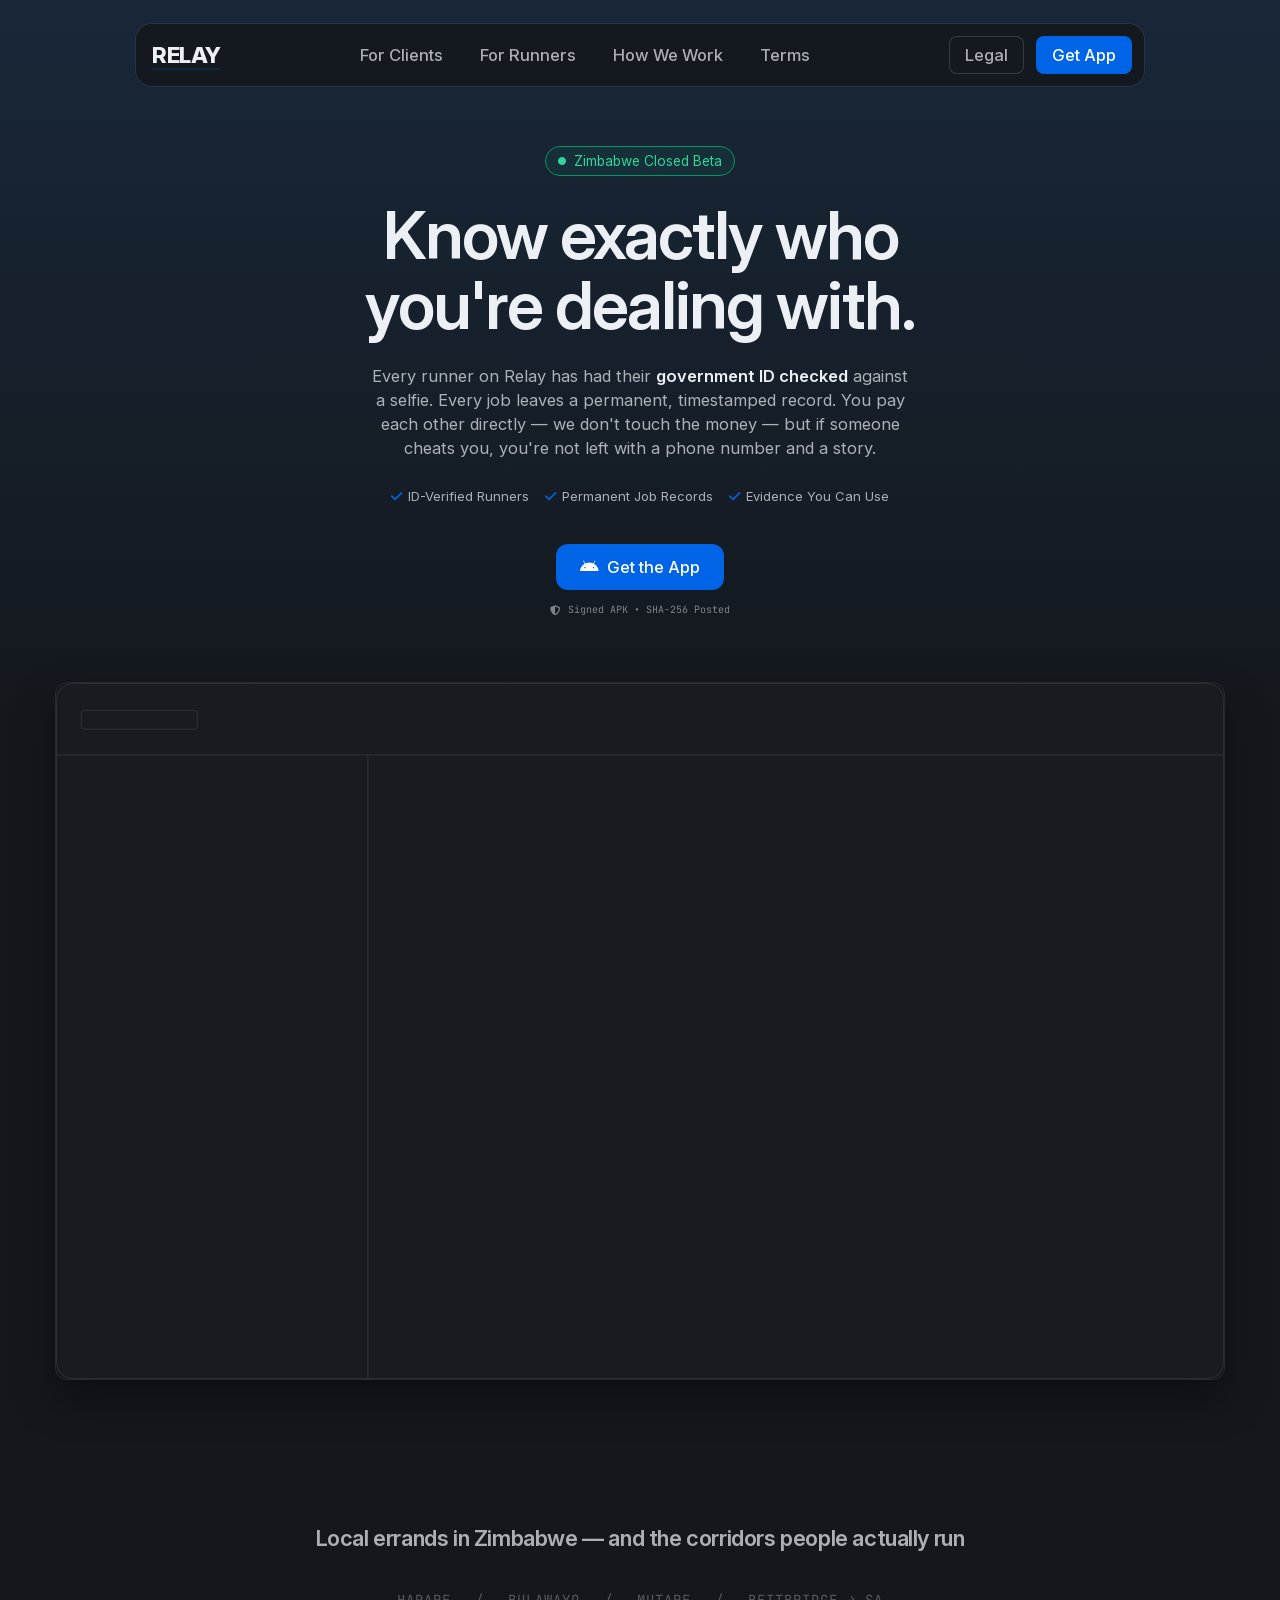
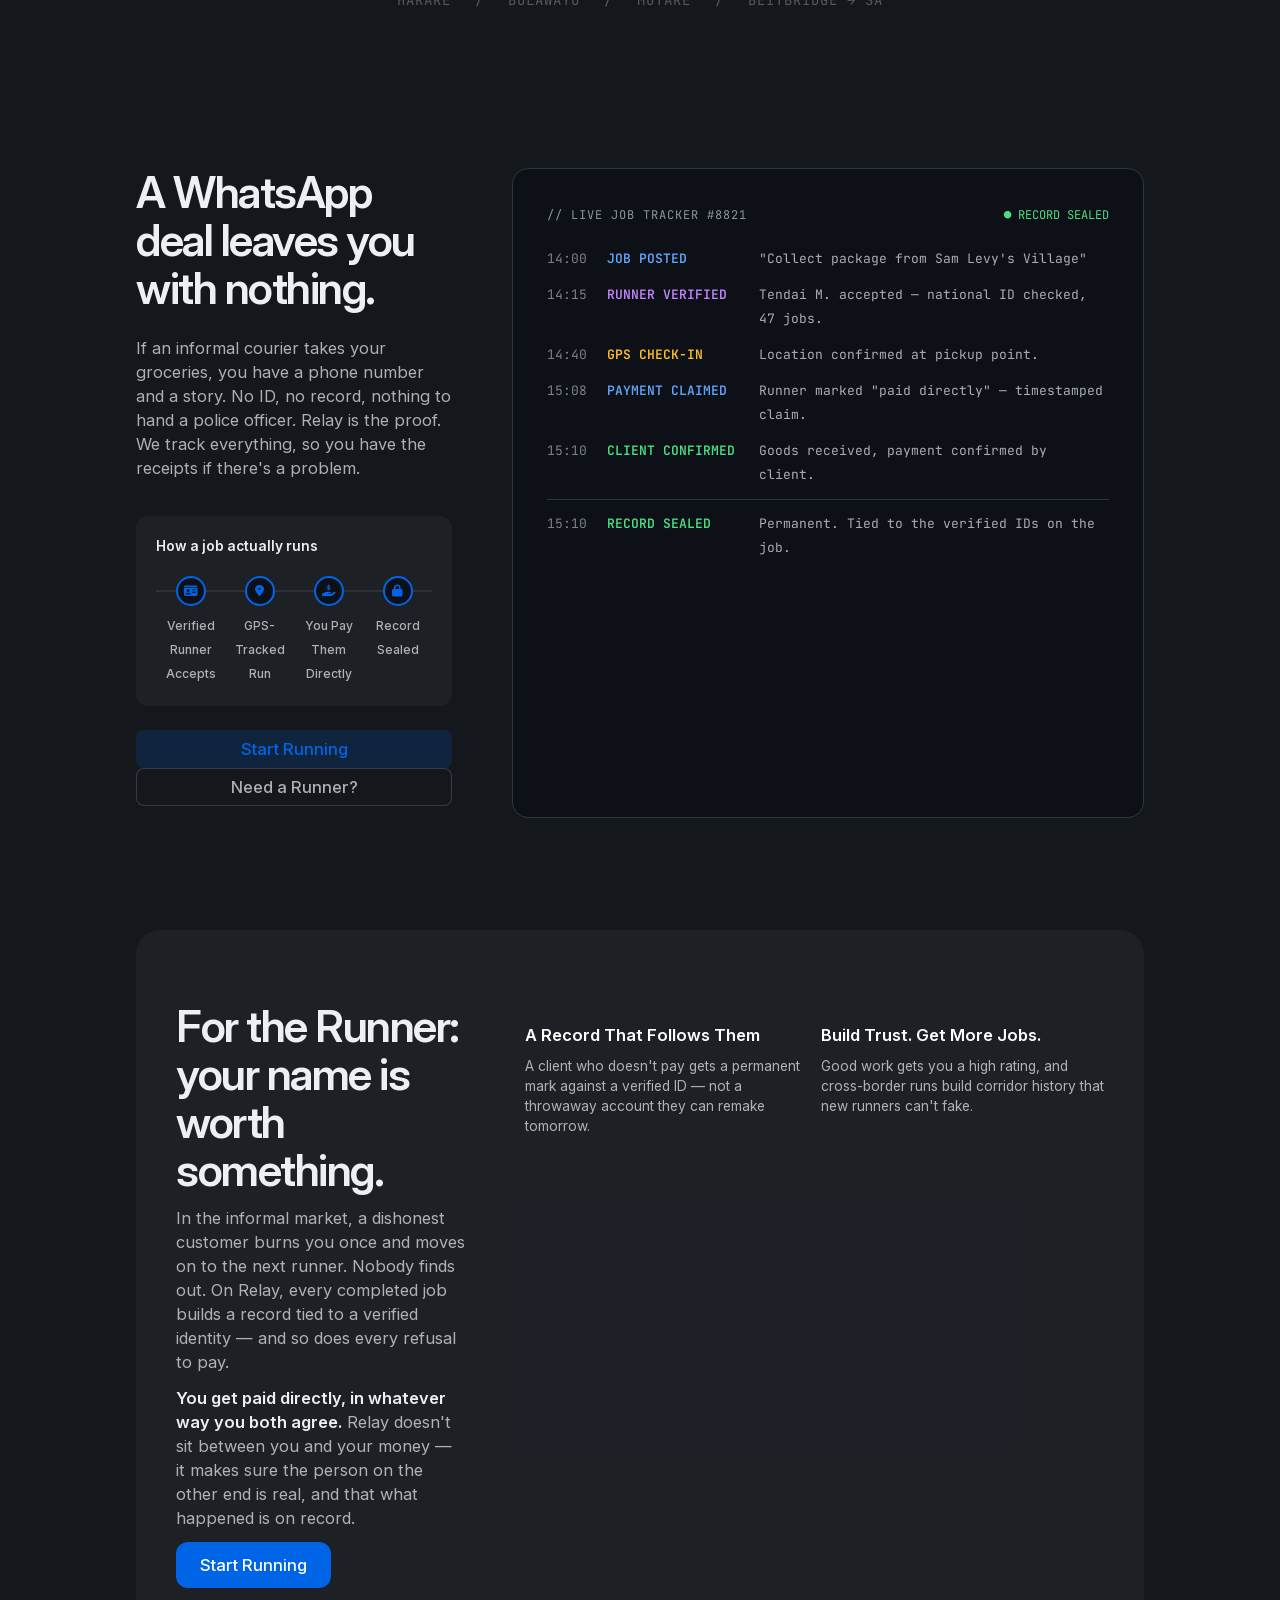
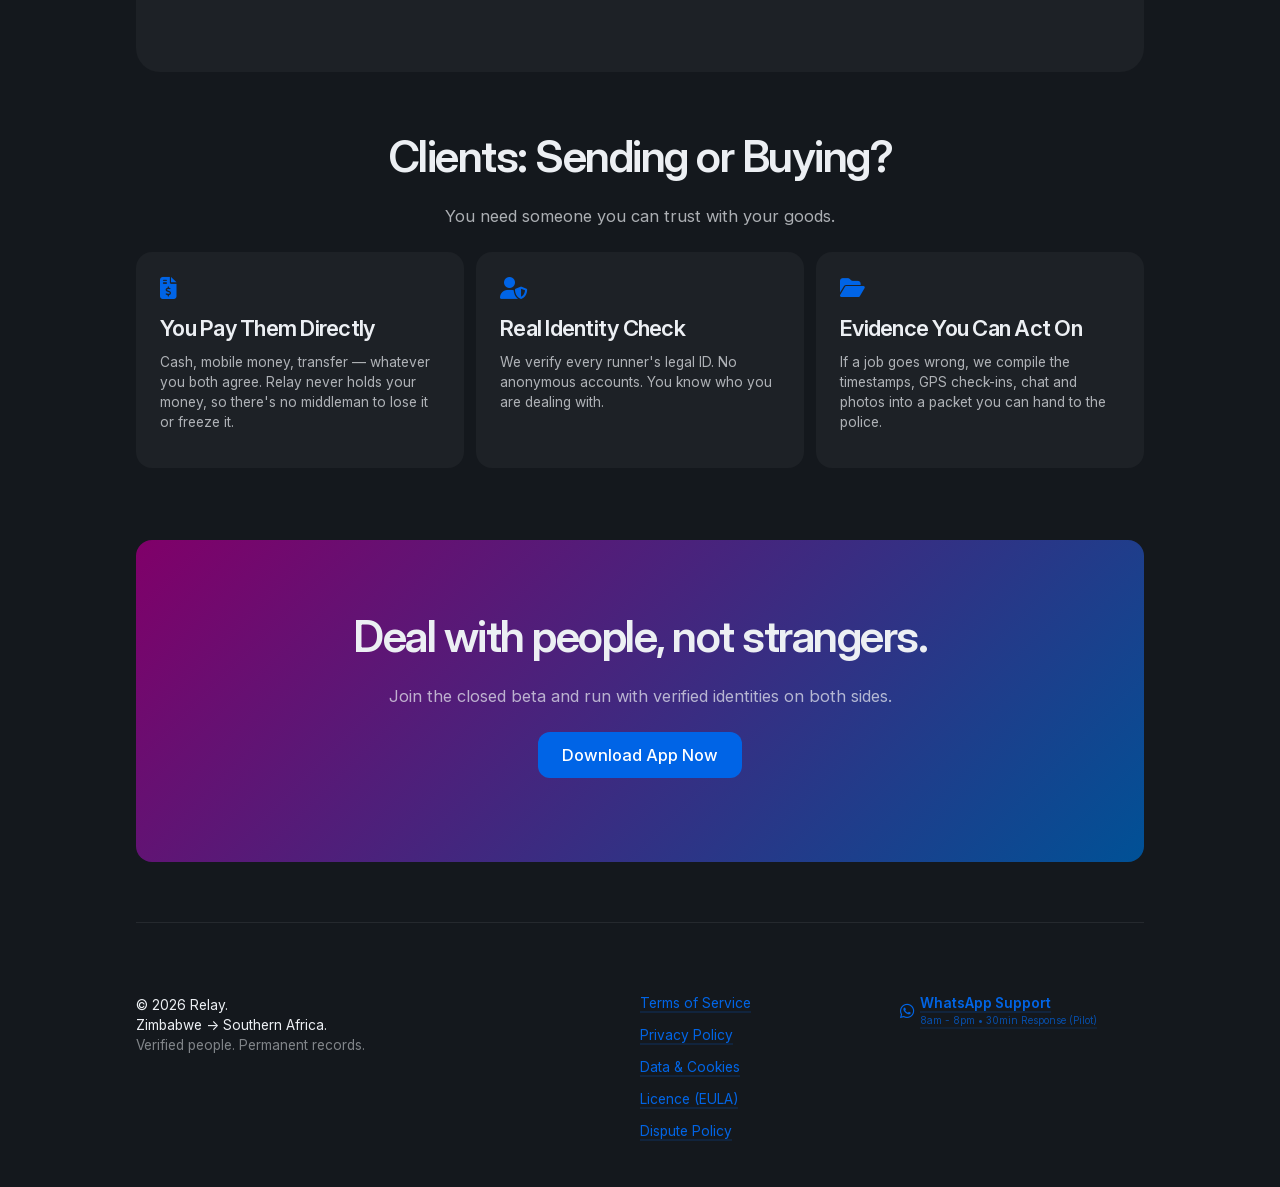
==== commit 8acd4239: "legal: handle jobs involving people who are not Relay users The policies assumed every transaction h" ====
--- a/index.html
+++ b/index.html
@@ -214,7 +214,7 @@
               <div style="border-top: 1px solid #30363d; margin-top: 12px; padding-top: 12px;" class="log-entry">
                 <span class="log-time">15:10</span>
                 <span class="log-status status-green">RECORD SEALED</span>
-                <span class="log-desc">Permanent. Admissible. Tied to both verified IDs.</span>
+                <span class="log-desc">Permanent. Tied to the verified IDs on the job.</span>
               </div>
             </div>
           </div>
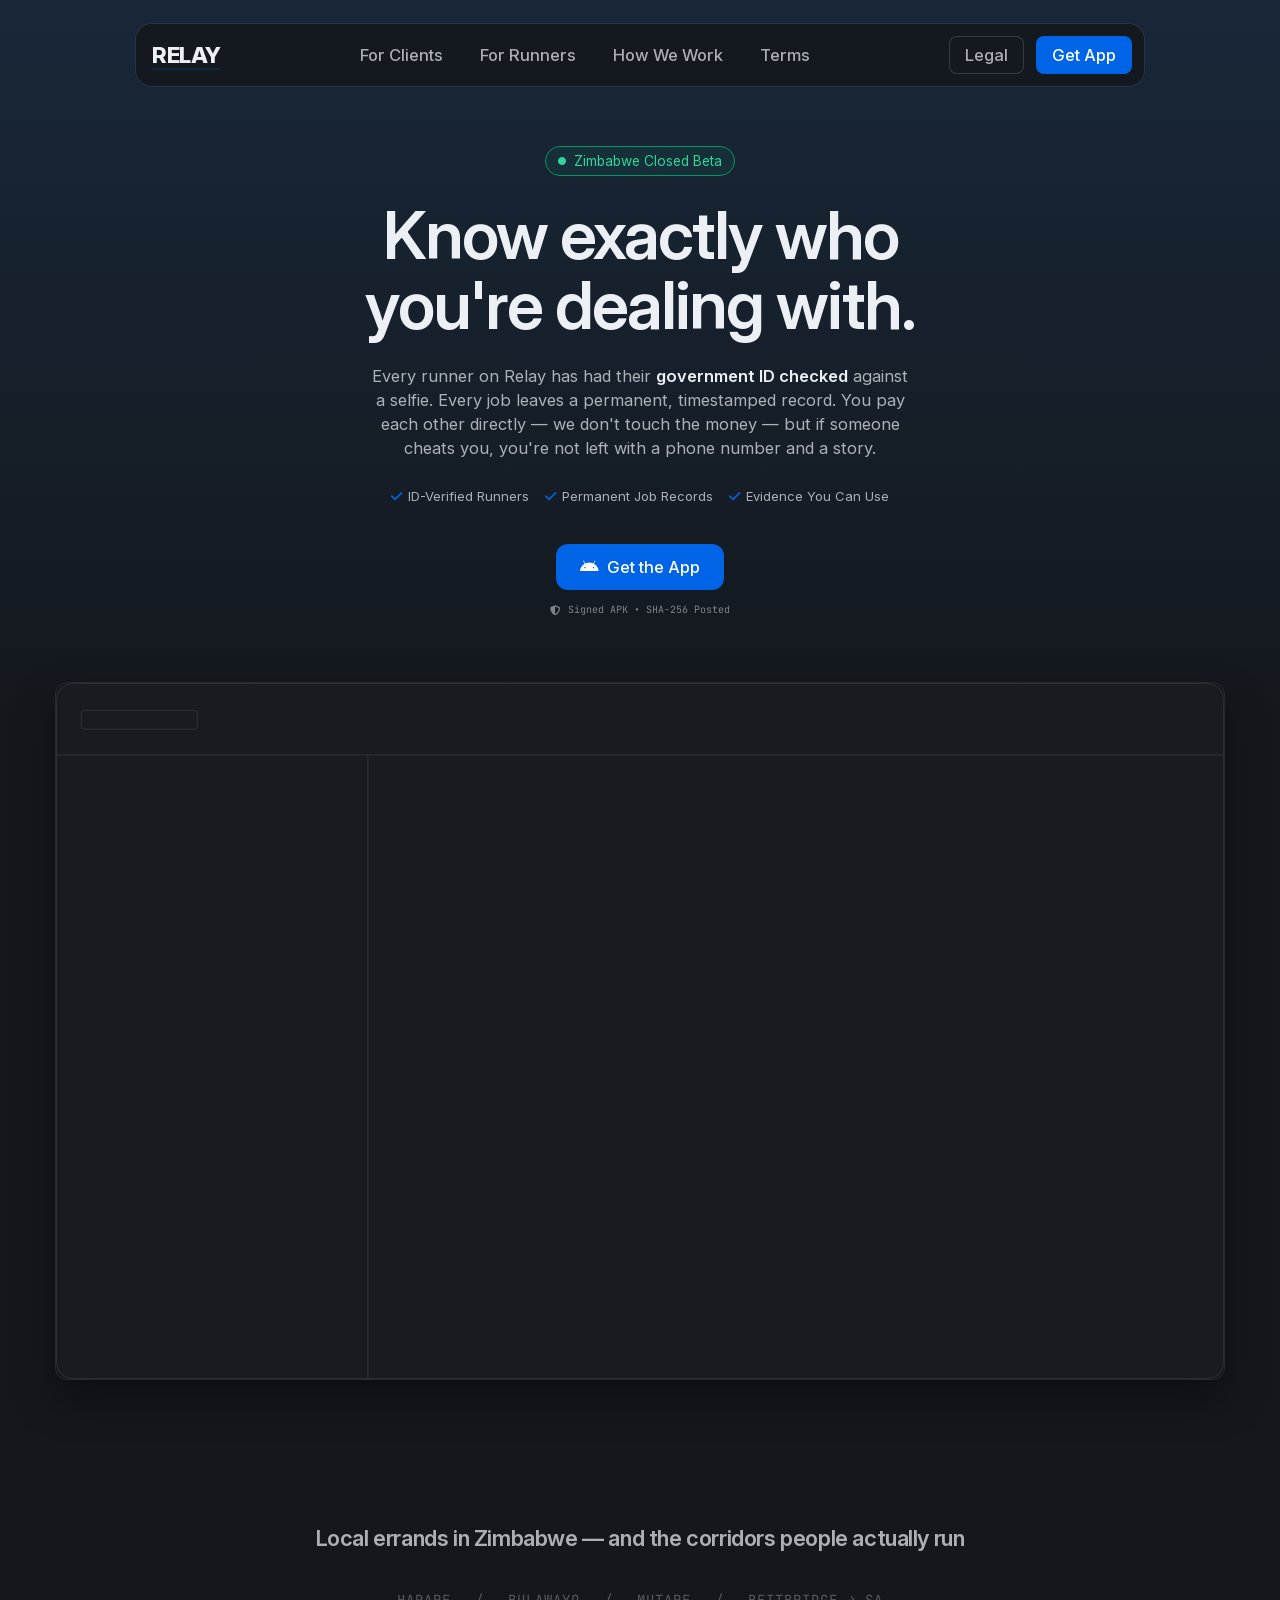
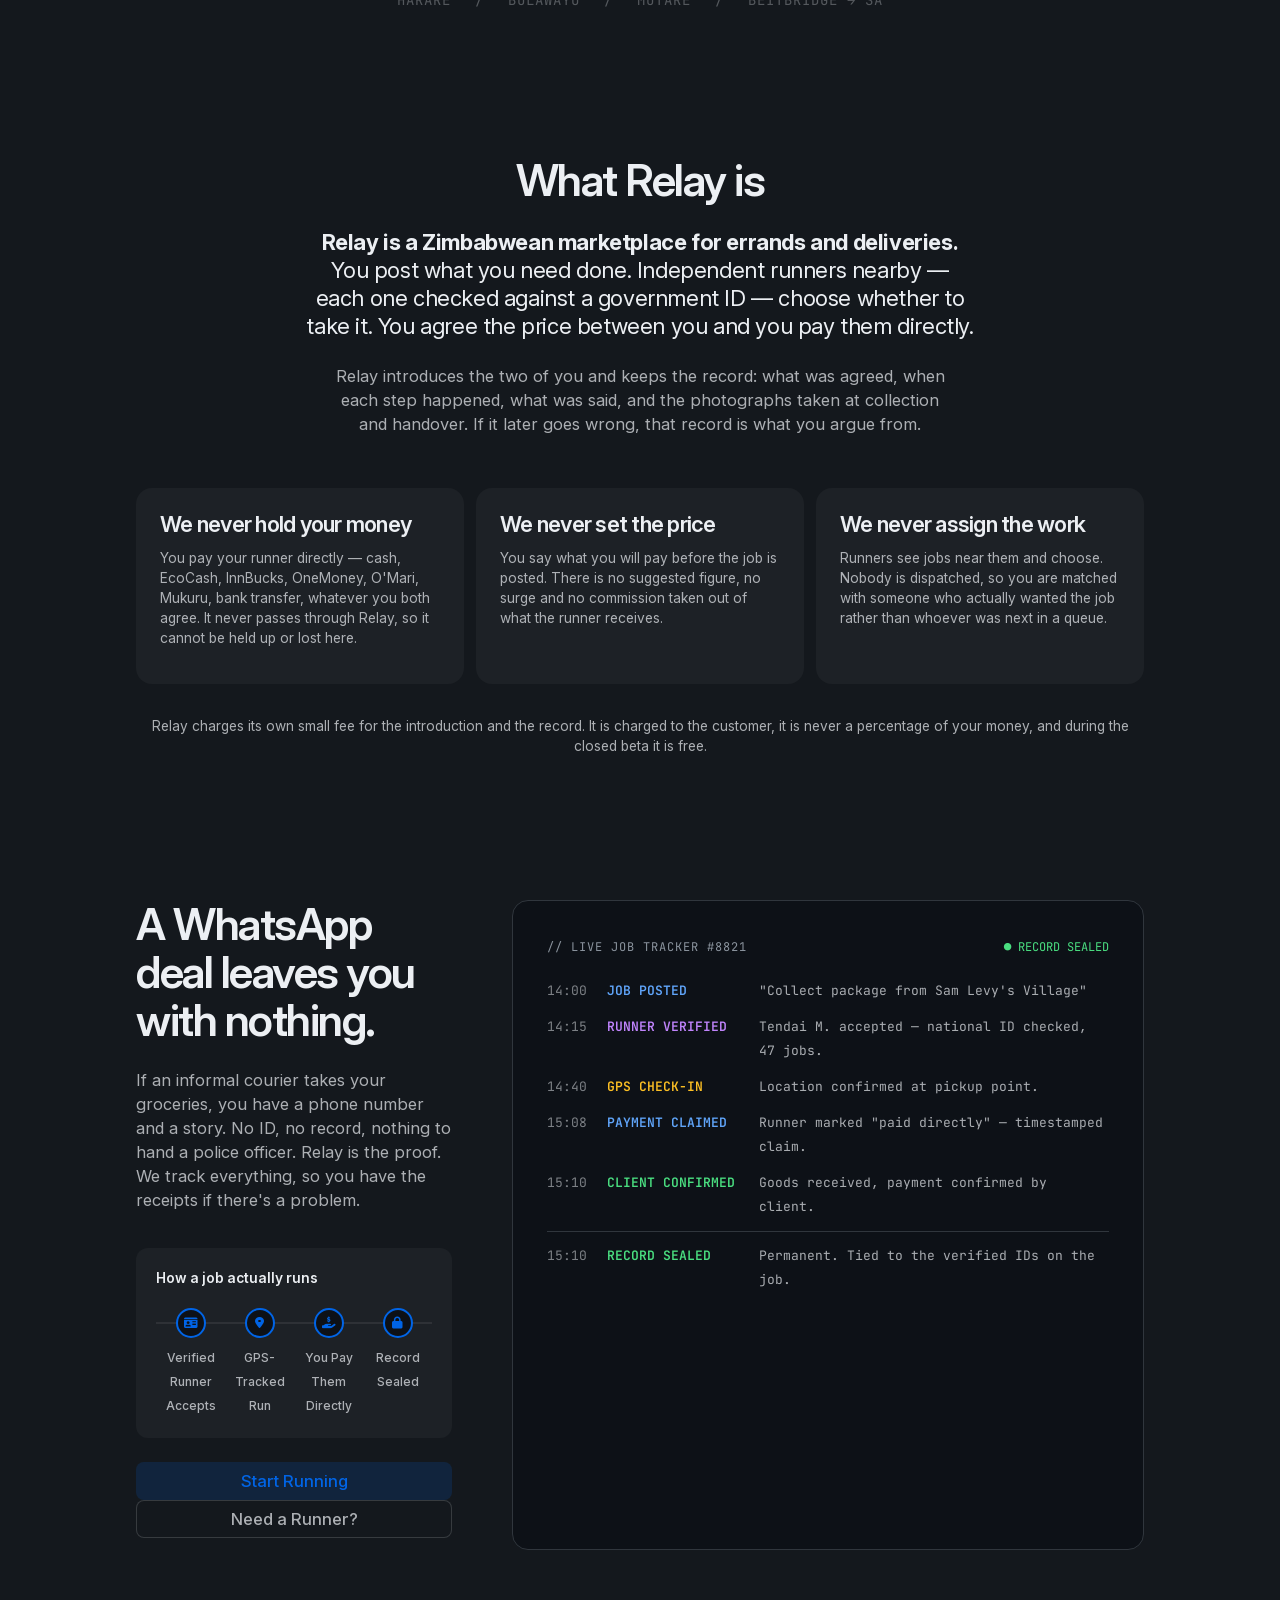
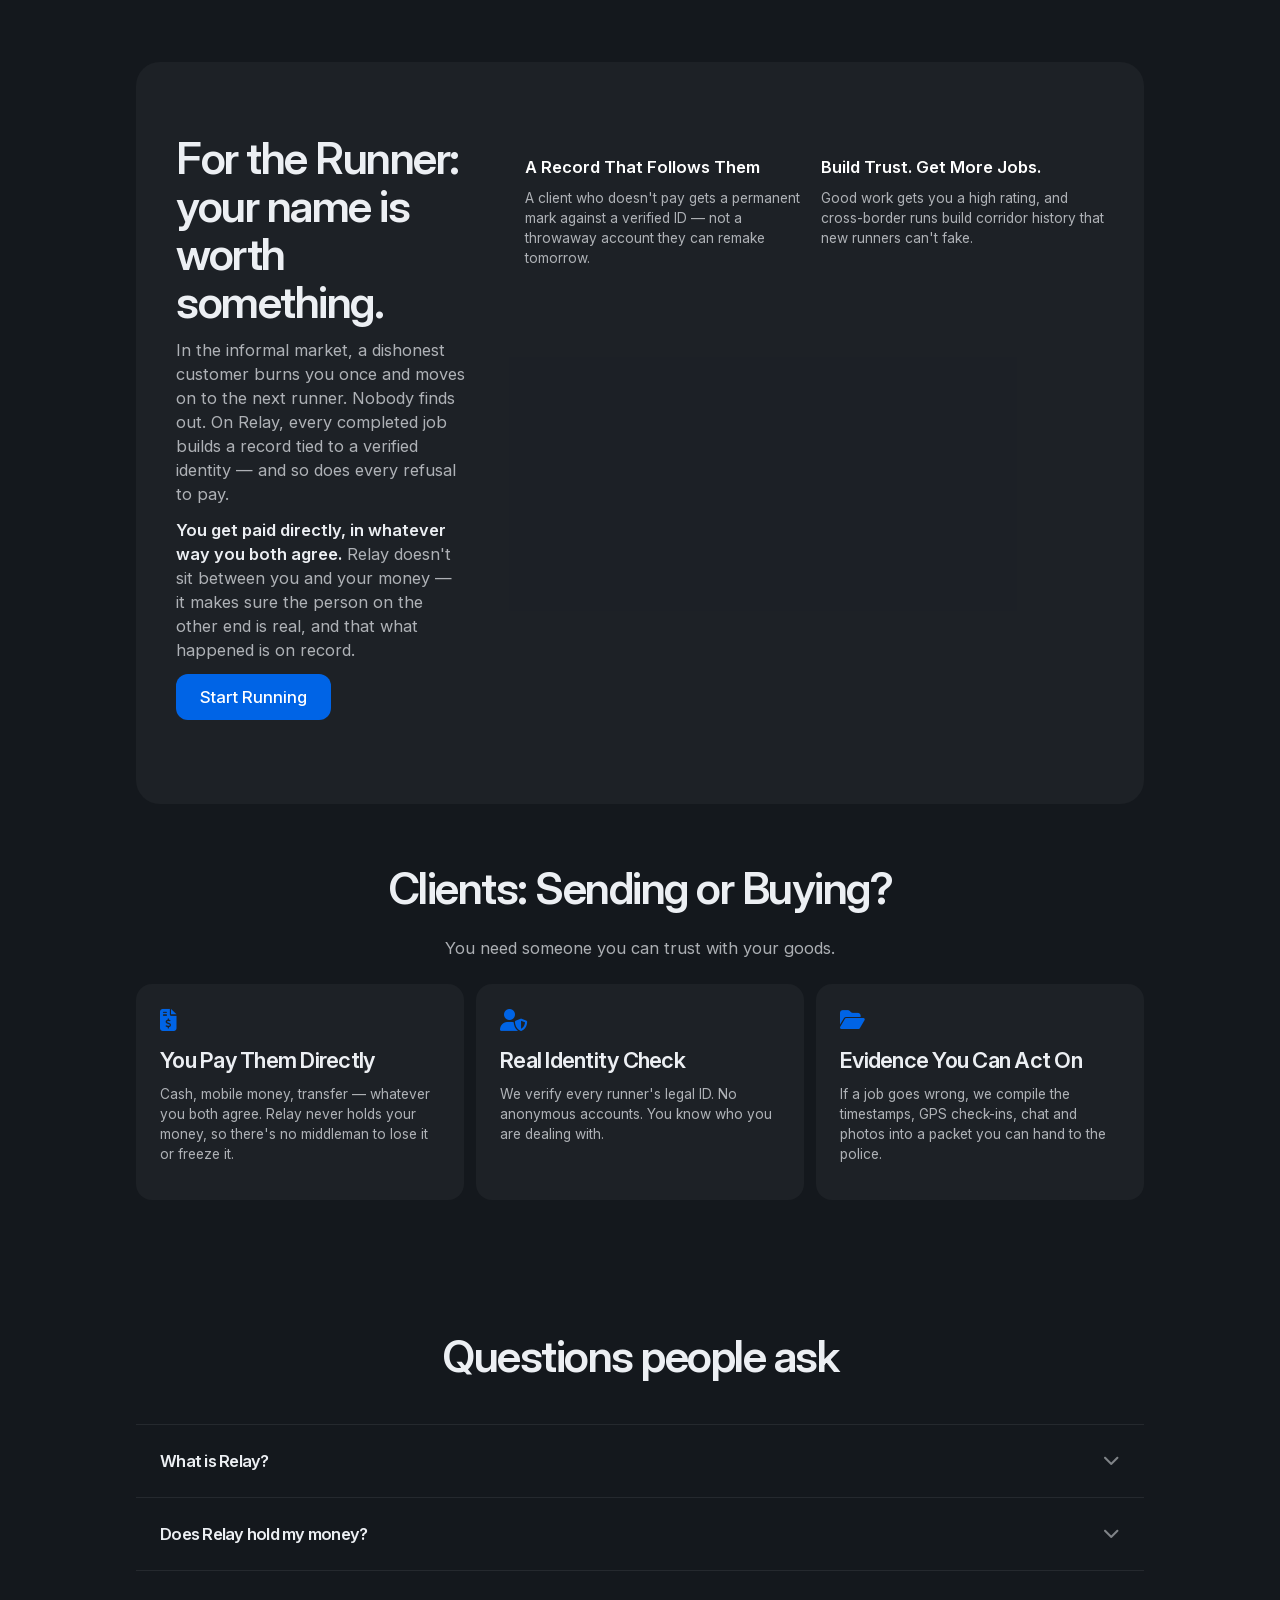
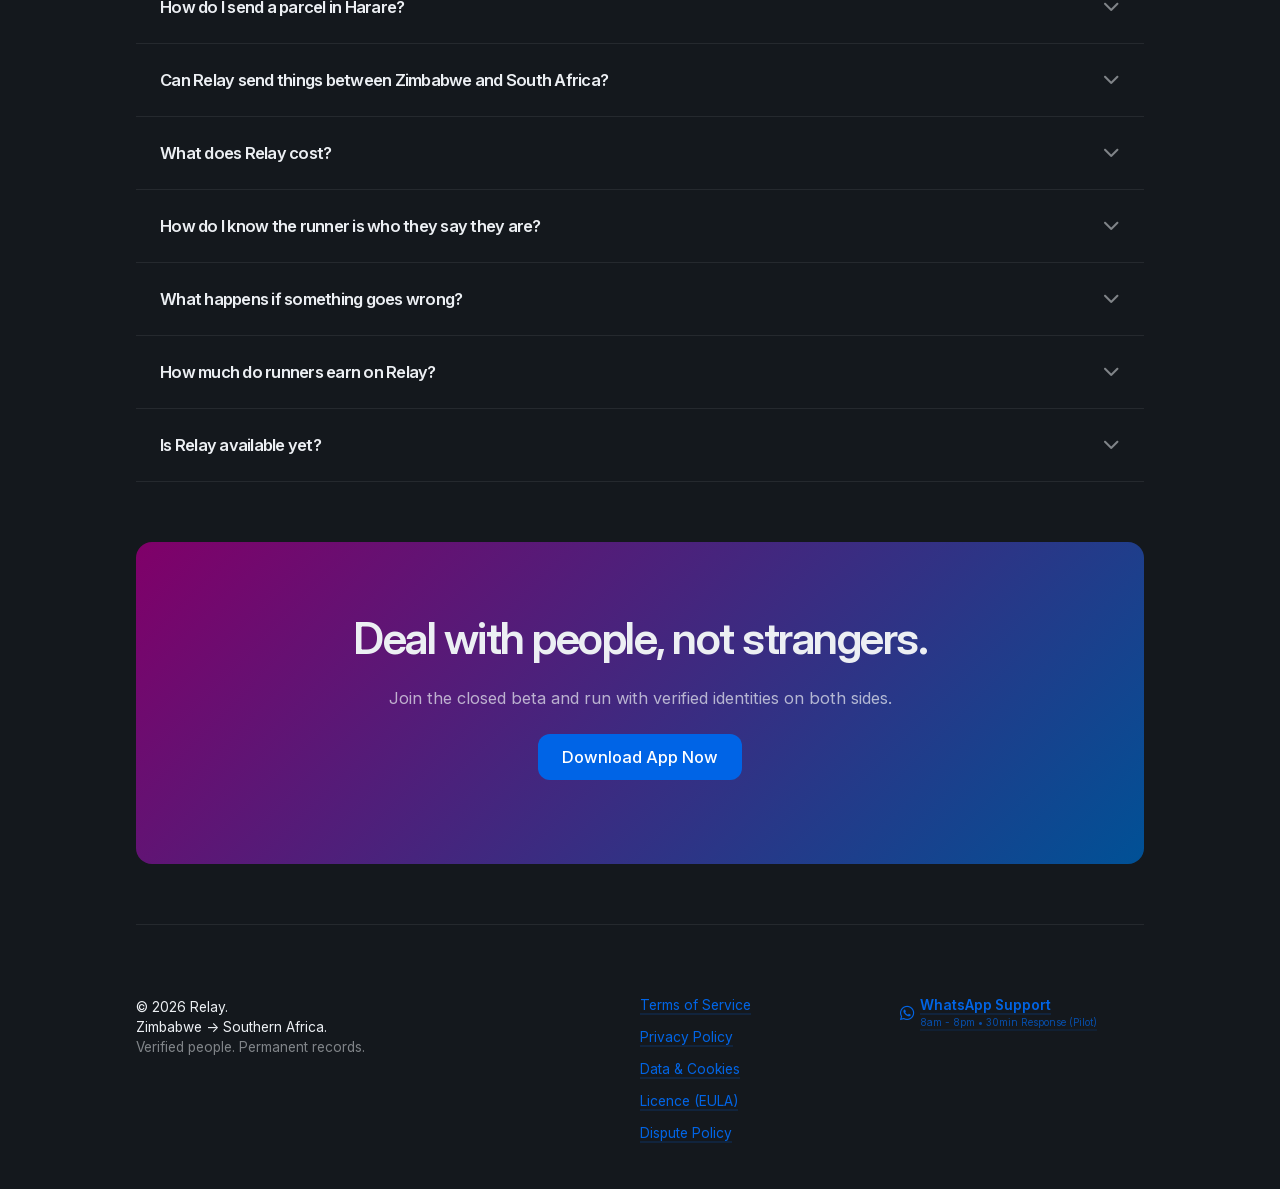
==== commit 467a638f: "Say what Relay is on the page, and answer the questions out loud Two additions to the homepage, both" ====
--- a/index.html
+++ b/index.html
@@ -14,6 +14,182 @@
   <meta property="og:url" content="https://relay.africa" />
   <meta property="og:image" content="https://relay.africa/social-image.png" />
   
+  <link rel="canonical" href="https://relay.africa/" />
+  <meta name="twitter:card" content="summary_large_image" />
+  <meta name="twitter:title" content="Relay — errands and deliveries in Zimbabwe" />
+  <meta name="twitter:description" content="Post an errand, and a nearby verified runner collects, buys or delivers it. You pay your runner directly — Relay never holds your money." />
+  <meta name="twitter:image" content="https://relay.africa/social-image.png" />
+
+  <!--
+    What Relay is, in a form a machine can read without interpreting our
+    marketing. Somebody asking an assistant "how do I get something across
+    Harare" should be able to get a true answer, and that only happens if what
+    we publish can be understood rather than merely displayed.
+  -->
+  <script type="application/ld+json">
+  {
+    "@context": "https://schema.org",
+    "@graph": [
+      {
+        "@type": "Organization",
+        "@id": "https://relay.africa/#organization",
+        "name": "Relay",
+        "url": "https://relay.africa",
+        "logo": "https://relay.africa/images/favicon/icon.png",
+        "image": "https://relay.africa/social-image.png",
+        "description": "Relay is a Zimbabwean errand and delivery marketplace connecting customers with identity-verified independent runners. Relay never holds anyone's money.",
+        "areaServed": [
+          {
+            "@type": "Country",
+            "name": "Zimbabwe"
+          },
+          {
+            "@type": "Country",
+            "name": "South Africa"
+          }
+        ],
+        "email": "hello@relay.africa",
+        "knowsAbout": [
+          "errand services",
+          "parcel delivery",
+          "cross-border courier",
+          "Zimbabwe South Africa corridor",
+          "identity verification"
+        ]
+      },
+      {
+        "@type": "WebSite",
+        "@id": "https://relay.africa/#website",
+        "url": "https://relay.africa",
+        "name": "Relay",
+        "publisher": {
+          "@id": "https://relay.africa/#organization"
+        },
+        "inLanguage": "en"
+      },
+      {
+        "@type": "SoftwareApplication",
+        "@id": "https://relay.africa/#app",
+        "name": "Relay",
+        "operatingSystem": "Android",
+        "applicationCategory": "BusinessApplication",
+        "description": "Post an errand, and a nearby verified runner collects, buys or delivers it. You pay your runner directly — Relay never holds your money.",
+        "url": "https://relay.africa/download",
+        "publisher": {
+          "@id": "https://relay.africa/#organization"
+        },
+        "offers": {
+          "@type": "Offer",
+          "price": "0",
+          "priceCurrency": "USD",
+          "description": "Free during the closed beta."
+        }
+      },
+      {
+        "@type": "Service",
+        "@id": "https://relay.africa/#service",
+        "name": "Errands and deliveries in Zimbabwe",
+        "provider": {
+          "@id": "https://relay.africa/#organization"
+        },
+        "serviceType": "Errand and delivery marketplace",
+        "areaServed": [
+          {
+            "@type": "City",
+            "name": "Harare"
+          },
+          {
+            "@type": "Country",
+            "name": "Zimbabwe"
+          }
+        ],
+        "description": "Collections, purchases and deliveries carried out by independent runners whose identity has been checked. Customers pay runners directly."
+      }
+    ]
+  }
+  </script>
+
+  <script type="application/ld+json">
+  {
+    "@context": "https://schema.org",
+    "@type": "FAQPage",
+    "mainEntity": [
+      {
+        "@type": "Question",
+        "name": "What is Relay?",
+        "acceptedAnswer": {
+          "@type": "Answer",
+          "text": "Relay is a Zimbabwean marketplace for errands and deliveries. You post what you need done, and a nearby independent runner whose identity has been checked can accept it. Relay introduces the two of you and records what you agree; it never holds your money."
+        }
+      },
+      {
+        "@type": "Question",
+        "name": "Does Relay hold my money?",
+        "acceptedAnswer": {
+          "@type": "Answer",
+          "text": "No. You pay your runner directly, in cash or by whichever method you both agree — EcoCash, InnBucks, OneMoney, O'Mari, Mukuru or a bank transfer. Relay never receives it, which is why it cannot be lost or held up."
+        }
+      },
+      {
+        "@type": "Question",
+        "name": "How do I send a parcel in Harare?",
+        "acceptedAnswer": {
+          "@type": "Answer",
+          "text": "Post the errand on Relay: what needs collecting, where it is going, when you need it and what you will pay. Runners nearby see it and choose whether to accept. Nothing is assigned, so you are matched with somebody who actually wants the job."
+        }
+      },
+      {
+        "@type": "Question",
+        "name": "Can Relay send things between Zimbabwe and South Africa?",
+        "acceptedAnswer": {
+          "@type": "Answer",
+          "text": "Yes, Relay supports the corridor. Carrying goods across the border is licensed work in Zimbabwe, so runners state which courier licence they hold and customers can see it before agreeing."
+        }
+      },
+      {
+        "@type": "Question",
+        "name": "What does Relay cost?",
+        "acceptedAnswer": {
+          "@type": "Answer",
+          "text": "A small fixed fee that depends on what the job is worth. It is charged to the customer, never deducted from what the runner is paid, and it is not a percentage of your money. During the closed beta it is free."
+        }
+      },
+      {
+        "@type": "Question",
+        "name": "How do I know the runner is who they say they are?",
+        "acceptedAnswer": {
+          "@type": "Answer",
+          "text": "Every runner has their identity checked against a government document before they can accept any work. When they arrive, you both open a screen showing the same code — if the numbers match, each of you has confirmed the other."
+        }
+      },
+      {
+        "@type": "Question",
+        "name": "What happens if something goes wrong?",
+        "acceptedAnswer": {
+          "@type": "Answer",
+          "text": "Every job keeps a permanent record: what was agreed, when each stage happened, what was said, and photographs taken at collection and handover. Either side can raise a dispute, and in serious cases that record can be given to the police."
+        }
+      },
+      {
+        "@type": "Question",
+        "name": "How much do runners earn on Relay?",
+        "acceptedAnswer": {
+          "@type": "Answer",
+          "text": "Runners are paid whatever the customer declared, in full. Relay takes nothing out of it. Where a job requires the runner to buy something first, the app shows what they keep after being paid back."
+        }
+      },
+      {
+        "@type": "Question",
+        "name": "Is Relay available yet?",
+        "acceptedAnswer": {
+          "@type": "Answer",
+          "text": "Relay is in closed beta with a limited number of places, weighted towards runners. You can join the waiting list on the website."
+        }
+      }
+    ]
+  }
+  </script>
+
   <link rel="icon" type="image/png" href="images/favicon/icon.png" />
   
   <link href="vendor/font-awesome-6.7.2/css/all.min.css" rel="stylesheet" />
@@ -132,6 +308,67 @@
               <span>BEITBRIDGE &#8594; SA</span>
            </div>
         </div>
+      </section>
+
+      <!-- Said plainly, high on the page, in one sentence somebody could repeat
+           back. Everything else here argues for Relay; this section only says
+           what it is, because a visitor who cannot answer that in a breath
+           will not follow the argument. -->
+      <section id="what-relay-is">
+        <div class="heading centered">
+          <h2 class="no-top-margin balanced">What Relay is</h2>
+          <p class="paragraph l balanced" style="max-width: 720px; margin-left: auto; margin-right: auto;">
+            <strong>Relay is a Zimbabwean marketplace for errands and deliveries.</strong>
+            You post what you need done. Independent runners nearby — each one
+            checked against a government ID — choose whether to take it. You
+            agree the price between you and you pay them directly.
+          </p>
+          <p class="paragraph m secondary balanced" style="max-width: 720px; margin-left: auto; margin-right: auto;">
+            Relay introduces the two of you and keeps the record: what was
+            agreed, when each step happened, what was said, and the photographs
+            taken at collection and handover. If it later goes wrong, that
+            record is what you argue from.
+          </p>
+        </div>
+
+        <div class="grid columns-3" style="margin-top: 40px;">
+          <div class="feature-card">
+            <div class="feature-heading">
+              <h3 class="no-top-margin">We never hold your money</h3>
+              <p class="paragraph s secondary">
+                You pay your runner directly — cash, EcoCash, InnBucks, OneMoney,
+                O&#39;Mari, Mukuru, bank transfer, whatever you both agree. It
+                never passes through Relay, so it cannot be held up or lost here.
+              </p>
+            </div>
+          </div>
+          <div class="feature-card">
+            <div class="feature-heading">
+              <h3 class="no-top-margin">We never set the price</h3>
+              <p class="paragraph s secondary">
+                You say what you will pay before the job is posted. There is no
+                suggested figure, no surge and no commission taken out of what
+                the runner receives.
+              </p>
+            </div>
+          </div>
+          <div class="feature-card">
+            <div class="feature-heading">
+              <h3 class="no-top-margin">We never assign the work</h3>
+              <p class="paragraph s secondary">
+                Runners see jobs near them and choose. Nobody is dispatched, so
+                you are matched with someone who actually wanted the job rather
+                than whoever was next in a queue.
+              </p>
+            </div>
+          </div>
+        </div>
+
+        <p class="paragraph s secondary text-centered" style="margin-top: 32px;">
+          Relay charges its own small fee for the introduction and the record.
+          It is charged to the customer, it is never a percentage of your money,
+          and during the closed beta it is free.
+        </p>
       </section>
 
       <section id="process">
@@ -288,6 +525,101 @@
         </div>
       </section>
 
+      <!-- These nine answers already existed as structured data for search
+           engines while appearing nowhere a person could read them. Search
+           engines are entitled to expect that the two match, and a visitor
+           asking these questions was being answered only in a place they
+           could not see. The wording here is word for word what the
+           structured data says; if one is edited, so is the other. -->
+      <section id="faq">
+        <div class="heading centered">
+          <h2 class="no-top-margin">Questions people ask</h2>
+        </div>
+        <div class="accordion-container" style="margin-top: 32px;">
+          <details class="accordion-item">
+            <summary class="accordion-toggle">
+              <h3 class="paragraph m bold no-top-margin" style="margin-bottom: 0;">What is Relay?</h3>
+              <i class="fa-solid fa-chevron-down accordion-chevron"></i>
+            </summary>
+            <div class="accordion-content">
+              <p class="paragraph s secondary">Relay is a Zimbabwean marketplace for errands and deliveries. You post what you need done, and a nearby independent runner whose identity has been checked can accept it. Relay introduces the two of you and records what you agree; it never holds your money.</p>
+            </div>
+          </details>
+          <details class="accordion-item">
+            <summary class="accordion-toggle">
+              <h3 class="paragraph m bold no-top-margin" style="margin-bottom: 0;">Does Relay hold my money?</h3>
+              <i class="fa-solid fa-chevron-down accordion-chevron"></i>
+            </summary>
+            <div class="accordion-content">
+              <p class="paragraph s secondary">No. You pay your runner directly, in cash or by whichever method you both agree &mdash; EcoCash, InnBucks, OneMoney, O&#39;Mari, Mukuru or a bank transfer. Relay never receives it, which is why it cannot be lost or held up.</p>
+            </div>
+          </details>
+          <details class="accordion-item">
+            <summary class="accordion-toggle">
+              <h3 class="paragraph m bold no-top-margin" style="margin-bottom: 0;">How do I send a parcel in Harare?</h3>
+              <i class="fa-solid fa-chevron-down accordion-chevron"></i>
+            </summary>
+            <div class="accordion-content">
+              <p class="paragraph s secondary">Post the errand on Relay: what needs collecting, where it is going, when you need it and what you will pay. Runners nearby see it and choose whether to accept. Nothing is assigned, so you are matched with somebody who actually wants the job.</p>
+            </div>
+          </details>
+          <details class="accordion-item">
+            <summary class="accordion-toggle">
+              <h3 class="paragraph m bold no-top-margin" style="margin-bottom: 0;">Can Relay send things between Zimbabwe and South Africa?</h3>
+              <i class="fa-solid fa-chevron-down accordion-chevron"></i>
+            </summary>
+            <div class="accordion-content">
+              <p class="paragraph s secondary">Yes, Relay supports the corridor. Carrying goods across the border is licensed work in Zimbabwe, so runners state which courier licence they hold and customers can see it before agreeing.</p>
+            </div>
+          </details>
+          <details class="accordion-item">
+            <summary class="accordion-toggle">
+              <h3 class="paragraph m bold no-top-margin" style="margin-bottom: 0;">What does Relay cost?</h3>
+              <i class="fa-solid fa-chevron-down accordion-chevron"></i>
+            </summary>
+            <div class="accordion-content">
+              <p class="paragraph s secondary">A small fixed fee that depends on what the job is worth. It is charged to the customer, never deducted from what the runner is paid, and it is not a percentage of your money. During the closed beta it is free.</p>
+            </div>
+          </details>
+          <details class="accordion-item">
+            <summary class="accordion-toggle">
+              <h3 class="paragraph m bold no-top-margin" style="margin-bottom: 0;">How do I know the runner is who they say they are?</h3>
+              <i class="fa-solid fa-chevron-down accordion-chevron"></i>
+            </summary>
+            <div class="accordion-content">
+              <p class="paragraph s secondary">Every runner has their identity checked against a government document before they can accept any work. When they arrive, you both open a screen showing the same code &mdash; if the numbers match, each of you has confirmed the other.</p>
+            </div>
+          </details>
+          <details class="accordion-item">
+            <summary class="accordion-toggle">
+              <h3 class="paragraph m bold no-top-margin" style="margin-bottom: 0;">What happens if something goes wrong?</h3>
+              <i class="fa-solid fa-chevron-down accordion-chevron"></i>
+            </summary>
+            <div class="accordion-content">
+              <p class="paragraph s secondary">Every job keeps a permanent record: what was agreed, when each stage happened, what was said, and photographs taken at collection and handover. Either side can raise a dispute, and in serious cases that record can be given to the police.</p>
+            </div>
+          </details>
+          <details class="accordion-item">
+            <summary class="accordion-toggle">
+              <h3 class="paragraph m bold no-top-margin" style="margin-bottom: 0;">How much do runners earn on Relay?</h3>
+              <i class="fa-solid fa-chevron-down accordion-chevron"></i>
+            </summary>
+            <div class="accordion-content">
+              <p class="paragraph s secondary">Runners are paid whatever the customer declared, in full. Relay takes nothing out of it. Where a job requires the runner to buy something first, the app shows what they keep after being paid back.</p>
+            </div>
+          </details>
+          <details class="accordion-item">
+            <summary class="accordion-toggle">
+              <h3 class="paragraph m bold no-top-margin" style="margin-bottom: 0;">Is Relay available yet?</h3>
+              <i class="fa-solid fa-chevron-down accordion-chevron"></i>
+            </summary>
+            <div class="accordion-content">
+              <p class="paragraph s secondary">Relay is in closed beta with a limited number of places, weighted towards runners. You can join the waiting list on the website.</p>
+            </div>
+          </details>
+        </div>
+      </section>
+
       <section class="promo-cta">
         <div class="heading centered">
           <h2>Deal with people, not strangers.</h2>
--- a/css/index.css
+++ b/css/index.css
@@ -742,6 +742,13 @@
   align-items: center;
   display: flex;
   cursor: pointer;
+  /* The browser draws its own triangle on a summary, which would sit next to
+     the chevron and read as two controls for one row. */
+  list-style: none;
+}
+
+.accordion-toggle::-webkit-details-marker {
+  display: none;
 }
 
 .accordion-toggle:hover {
@@ -750,7 +757,9 @@
 
 .accordion-chevron {
   margin-left: auto;
+  padding-left: 16px;
   color: var(--color-text-tertiary);
+  transition: transform 0.2s ease;
 }
 
 [open] .accordion-chevron {
@@ -816,3 +825,18 @@
   border-radius: var(--radius-xs);
   color: var(--color-text-secondary);
 }
+
+/* Policy pages.
+ *
+ * Their section headings are h2 because they are sections of the document —
+ * jumping from h1 straight to h3 leaves anything reading the structure, from
+ * a screen reader to a search crawler, with a page that appears to have no
+ * sections at all.
+ *
+ * Visually they are the size they always were. The heading level says what a
+ * thing is; it should not also decide how loud it is. */
+.legal-page h2 {
+  font-size: var(--font-size-l);
+  line-height: var(--line-height-h3);
+  letter-spacing: var(--letter-spacing-h3);
+}
